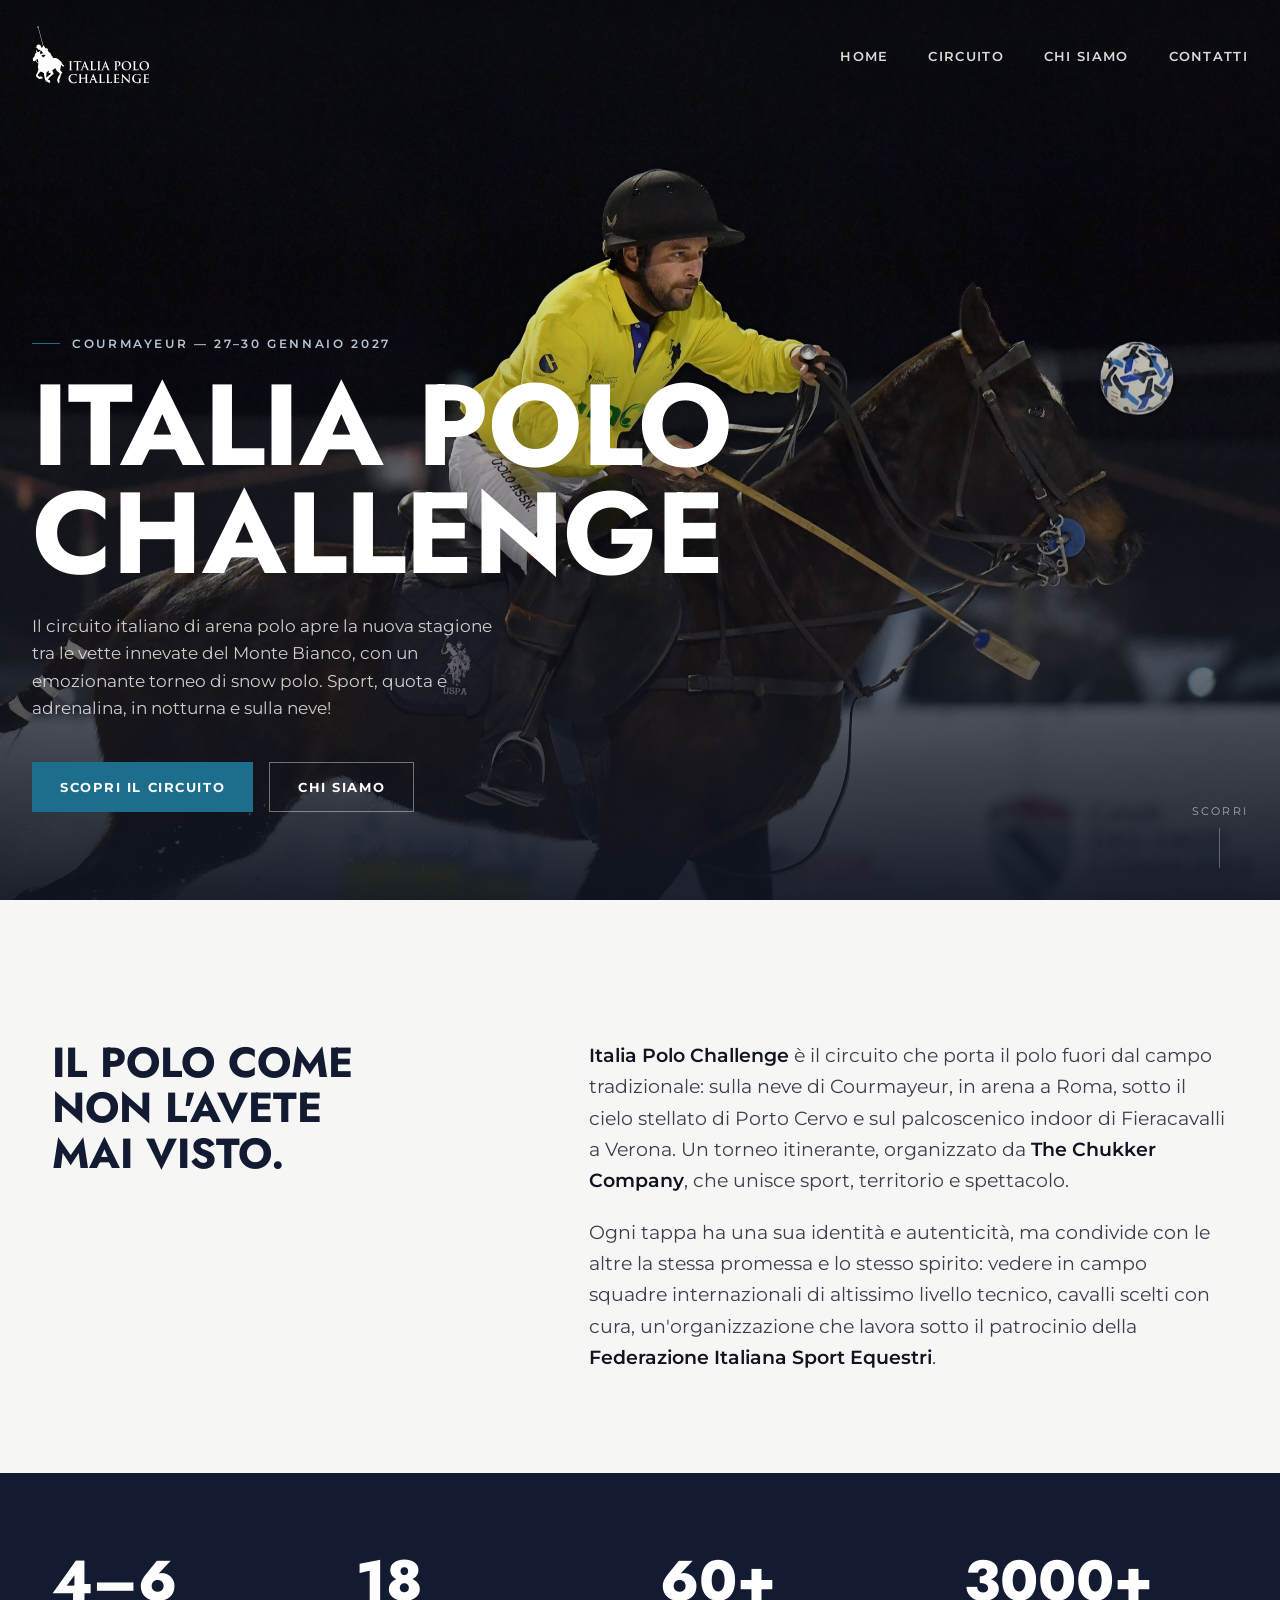
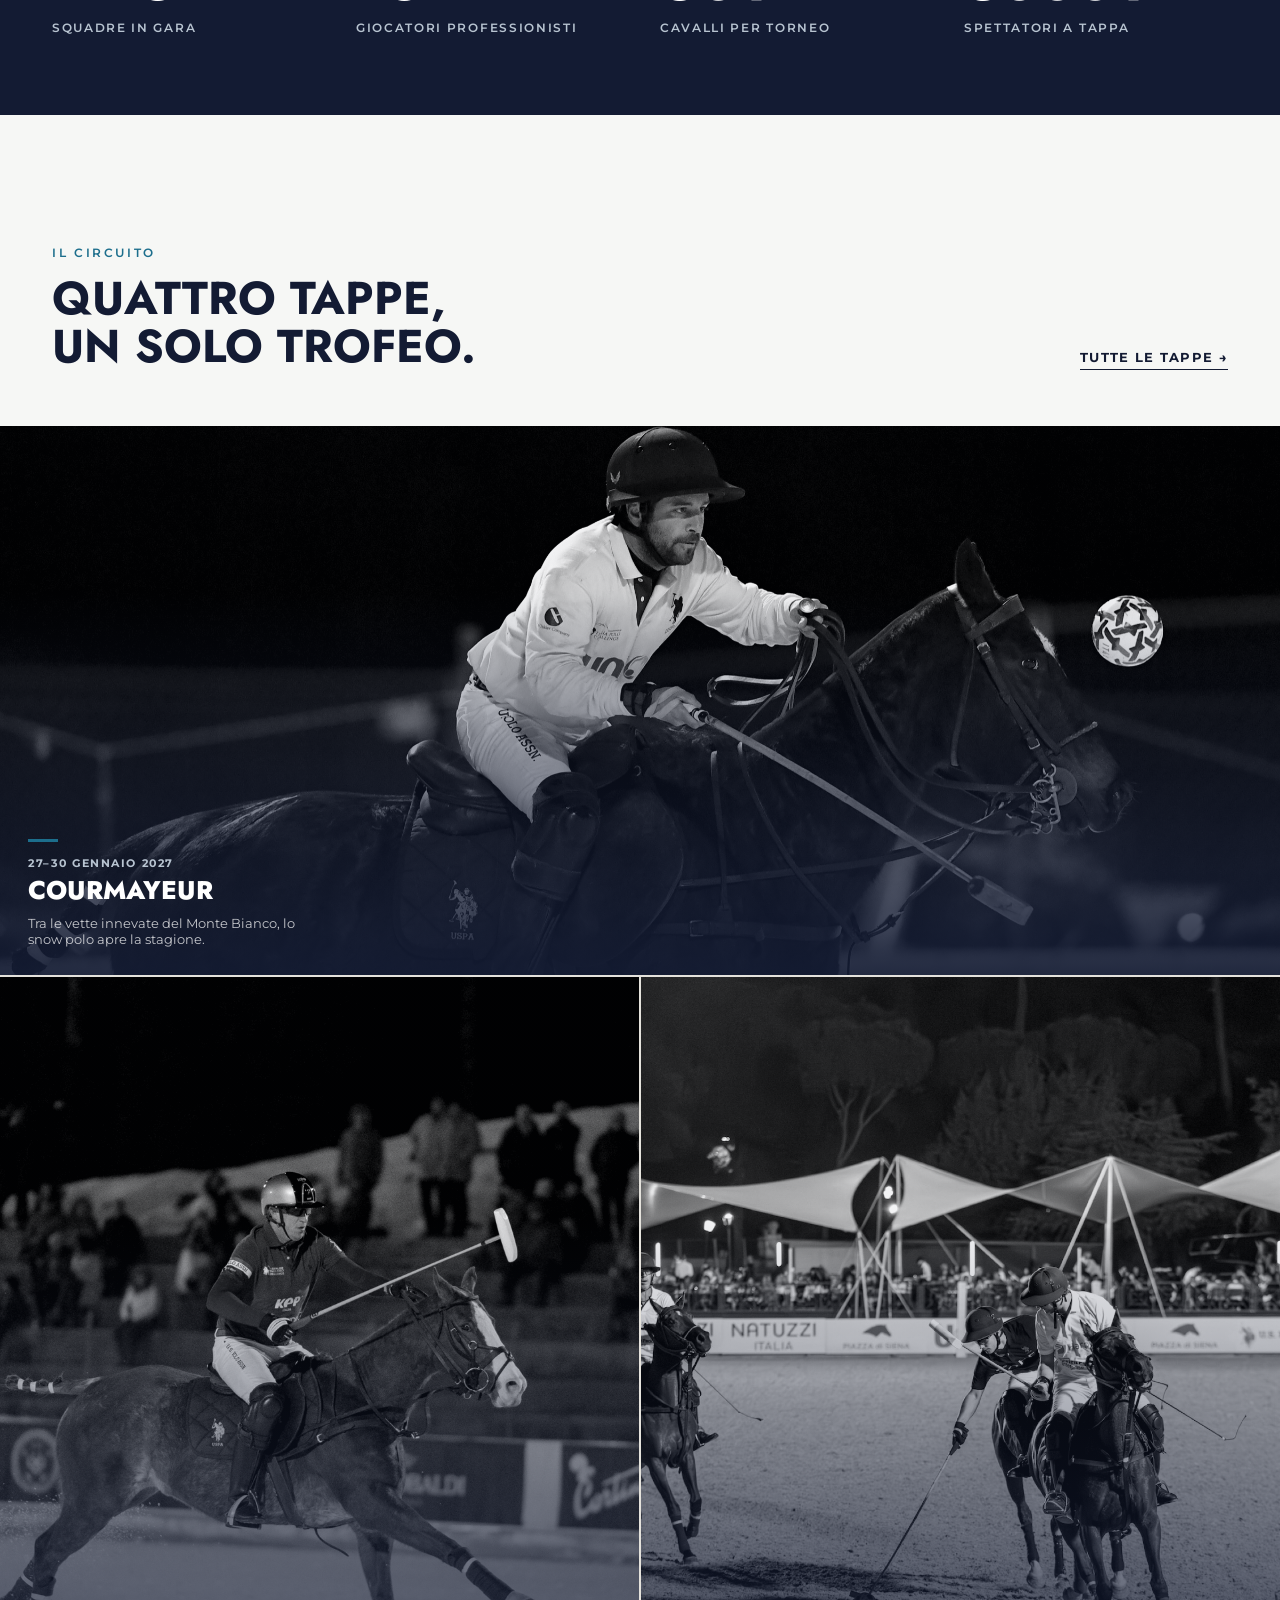
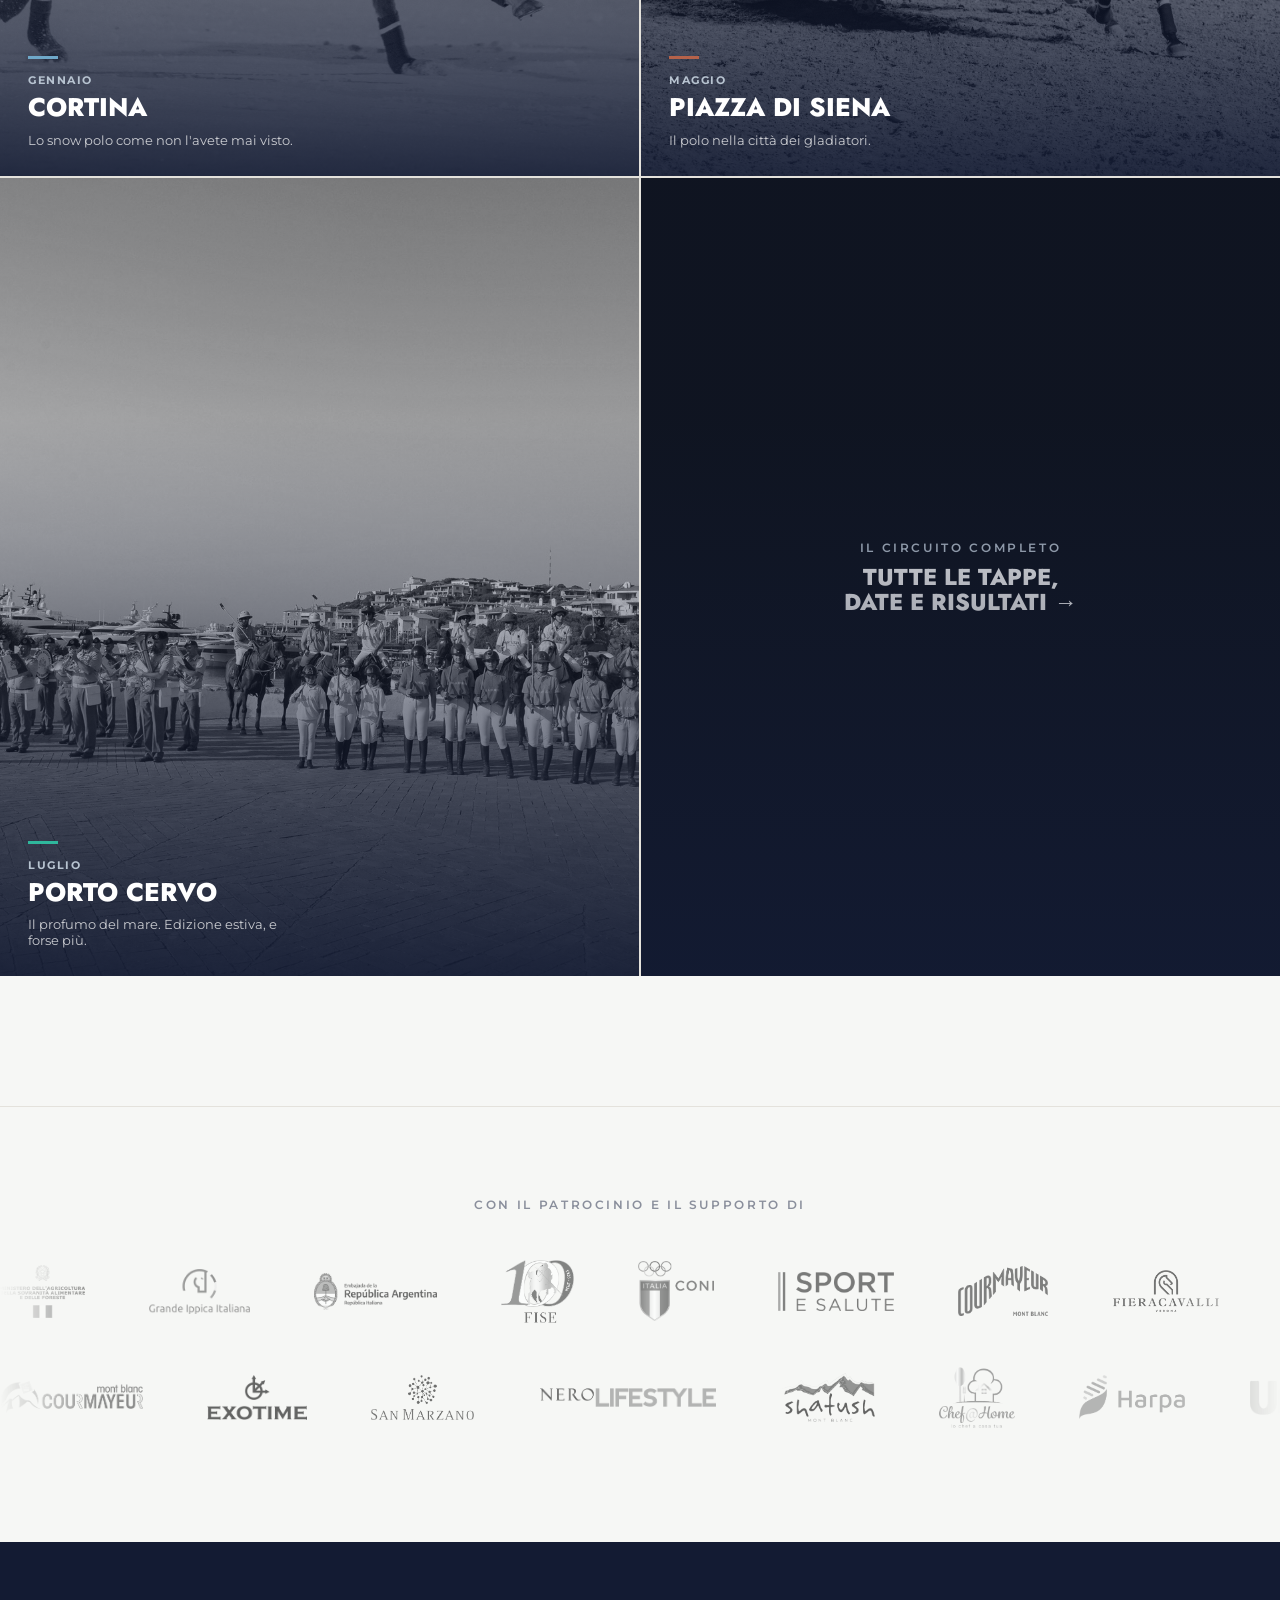
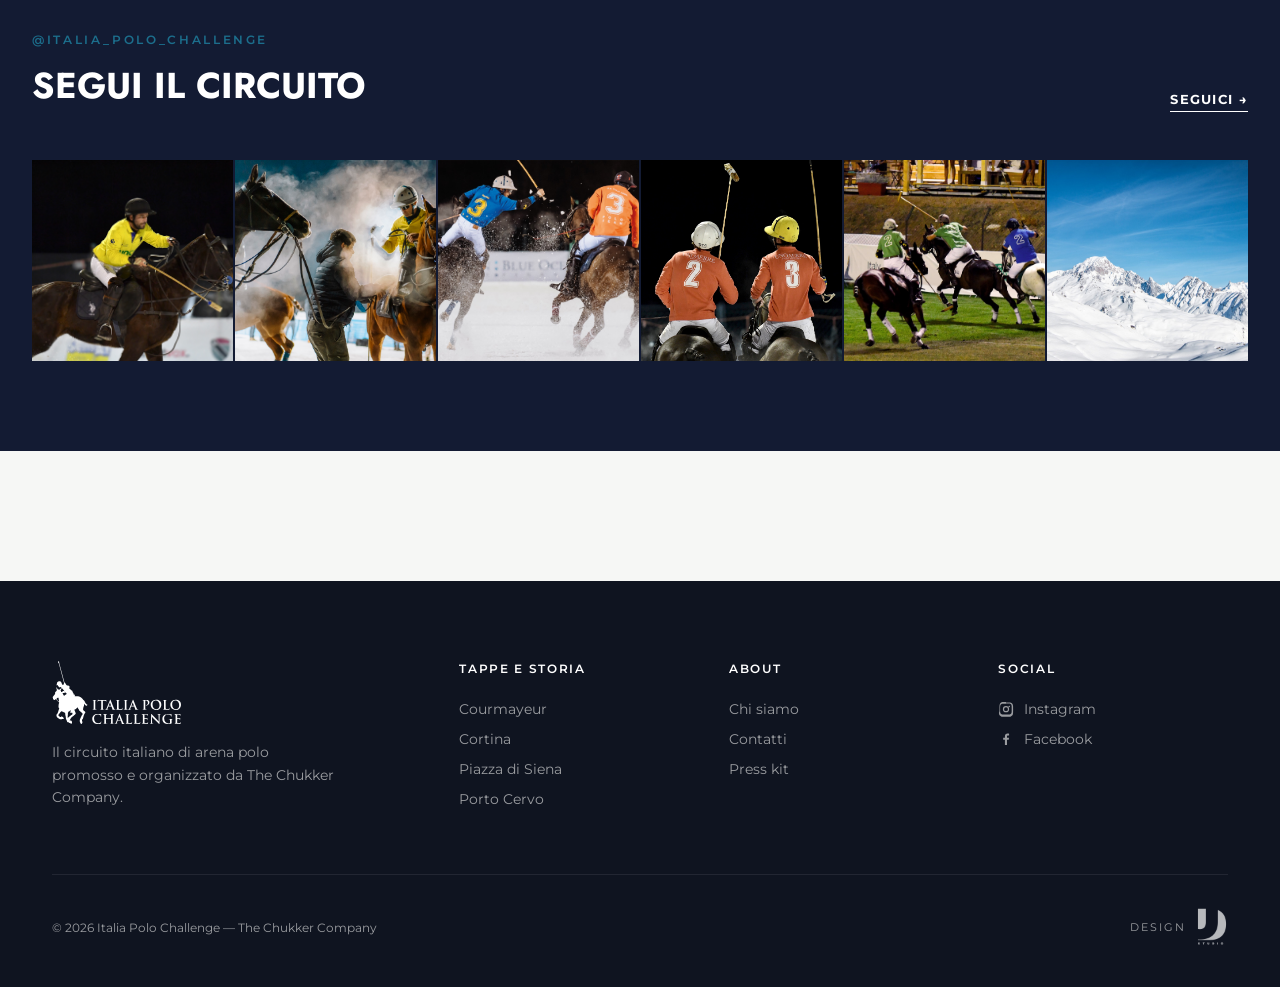
==== index.html @ 5709ffea "Testi aggiornati dal cliente, Porto Cervo staccato, footer riallineato - Home: hero, manifesto, foot" ====
<!DOCTYPE html>
<html lang="it">
<head>
<meta charset="UTF-8">
<meta name="viewport" content="width=device-width, initial-scale=1.0">
<title>Italia Polo Challenge — Il circuito italiano di polo</title>
<meta name="description" content="Italia Polo Challenge: il circuito italiano di polo e snow polo. Courmayeur, Cortina, Piazza di Siena, Porto Cervo. 27–30 gennaio 2027.">
<link rel="preconnect" href="https://fonts.googleapis.com">
<link rel="preconnect" href="https://fonts.gstatic.com" crossorigin>
<link href="https://fonts.googleapis.com/css2?family=Jost:wght@600;700;800&family=Montserrat:wght@400;500;600;700&display=swap" rel="stylesheet">
<style>
  :root {
    --snow: #F6F7F5;
    --ink: #0F1420;
    --navy: #131B33;
    --navy-soft: #1B2542;
    --petrol: #1C6E8C;
    --mist: #B8C4D1;
    --font-display: 'Jost', sans-serif;
    --font-h1: 'Jost', sans-serif;
    --font-body: 'Montserrat', -apple-system, sans-serif;
  }
  * { margin: 0; padding: 0; box-sizing: border-box; }
  html { scroll-behavior: smooth; }
  body {
    background: var(--snow);
    color: var(--ink);
    font-family: var(--font-body);
    -webkit-font-smoothing: antialiased;
    overflow-x: hidden;
  }
  img { display: block; max-width: 100%; }
  a { color: inherit; }
  .container { max-width: 1240px; margin: 0 auto; padding: 0 32px; }
  .eyebrow {
    font-family: var(--font-body);
    font-weight: 600;
    font-size: 12px;
    letter-spacing: 0.22em;
    text-transform: uppercase;
  }

  /* ---------- Header ---------- */
  .site-header {
    position: fixed; top: 0; left: 0; right: 0; z-index: 100;
    display: flex; align-items: center; justify-content: space-between;
    padding: 26px 32px;
    background: transparent;
    transition: background 0.4s ease, padding 0.4s ease, box-shadow 0.4s ease;
  }
  .site-header.scrolled {
    background: rgba(19, 27, 51, 0.92);
    backdrop-filter: saturate(180%) blur(14px);
    padding: 16px 32px;
    box-shadow: 0 1px 0 rgba(255,255,255,0.06);
  }
  .brand {
    font-family: var(--font-display);
    font-weight: 800;
    font-size: 16px;
    letter-spacing: 0.04em;
    text-transform: uppercase;
    color: #fff;
    text-decoration: none;
    line-height: 1;
  }
  .brand span { color: var(--petrol); }
  .nav-links {
    display: flex; gap: 40px; list-style: none;
  }
  .nav-links a {
    font-size: 13px; font-weight: 600; letter-spacing: 0.1em; text-transform: uppercase;
    color: rgba(255,255,255,0.85); text-decoration: none;
    padding-bottom: 4px; border-bottom: 1px solid transparent;
    transition: border-color 0.25s ease, color 0.25s ease;
  }
  .nav-links a:hover { color: #fff; border-color: var(--petrol); }
  .nav-hamburger { color: #fff; }

  /* ---------- Hero ---------- */
  .hero {
    position: relative;
    min-height: 100svh;
    display: flex; align-items: flex-end;
    background: var(--navy);
    overflow: hidden;
  }
  .hero-media { position: absolute; inset: 0; }
  .hero-media img, .hero-media video {
    width: 100%; height: 100%; object-fit: cover; object-position: 60% 35%;
    transform: scale(1.06);
    animation: heroZoom 16s ease-out forwards;
  }
  .hero-media video { position: absolute; inset: 0; }
  @keyframes heroZoom { to { transform: scale(1); } }
  .hero-media::after {
    content: '';
    position: absolute; inset: 0;
    background: linear-gradient(180deg, rgba(15,20,32,0.35) 0%, rgba(15,20,32,0.15) 30%, rgba(15,20,32,0.55) 68%, rgba(15,20,32,0.94) 100%);
  }
  .hero-content {
    position: relative; z-index: 2;
    width: 100%;
    padding: 0 32px 88px;
    color: #fff;
  }
  .hero-eyebrow {
    color: var(--mist);
    display: flex; align-items: center; gap: 12px; margin-bottom: 20px;
  }
  .hero-eyebrow::before {
    content: ''; width: 28px; height: 1px; background: var(--petrol);
  }
  .hero h1 {
    font-family: var(--font-h1);
    font-weight: 700;
    text-transform: uppercase;
    font-size: clamp(48px, 9vw, 128px);
    line-height: 0.94;
    letter-spacing: -0.01em;
    max-width: 1000px;
  }
  .hero-sub {
    margin-top: 26px;
    max-width: 480px;
    font-size: 17px;
    line-height: 1.6;
    color: rgba(246,247,245,0.82);
    font-weight: 400;
  }
  .hero-actions { display: flex; gap: 16px; margin-top: 40px; flex-wrap: wrap; }
  .btn {
    display: inline-flex; align-items: center; gap: 10px;
    font-size: 13px; font-weight: 700; letter-spacing: 0.12em; text-transform: uppercase;
    padding: 16px 28px;
    text-decoration: none;
    border-radius: 0;
    transition: transform 0.25s ease, background 0.25s ease, color 0.25s ease, border-color 0.25s ease;
  }
  .btn-primary { background: var(--petrol); color: #fff; }
  .btn-primary:hover { background: #21809f; transform: translateY(-2px); }
  .btn-outline { border: 1px solid rgba(255,255,255,0.4); color: #fff; }
  .btn-outline:hover { border-color: #fff; transform: translateY(-2px); }

  .scroll-cue {
    position: absolute; bottom: 32px; right: 32px; z-index: 2;
    color: rgba(246,247,245,0.6);
    font-size: 11px; letter-spacing: 0.2em; text-transform: uppercase;
    display: flex; flex-direction: column; align-items: center; gap: 10px;
  }
  .scroll-cue::after {
    content: ''; width: 1px; height: 40px; background: rgba(255,255,255,0.3);
    animation: scrollLine 2s ease-in-out infinite;
  }
  @keyframes scrollLine { 0%,100% { transform: scaleY(1); opacity: 0.6; } 50% { transform: scaleY(0.4); opacity: 1; } }

  /* ---------- Manifesto ---------- */
  .manifesto {
    padding: 140px 0 100px;
  }
  .manifesto-grid {
    display: grid; grid-template-columns: 1fr 1.4fr; gap: 80px; align-items: start;
  }
  .manifesto h2 {
    font-family: var(--font-display);
    font-weight: 700;
    text-transform: uppercase;
    font-size: clamp(28px, 3.4vw, 42px);
    line-height: 1.08;
    color: var(--navy);
  }
  .manifesto-body p {
    font-size: 19px; line-height: 1.65; color: #3a3f4d; font-weight: 400;
  }
  .manifesto-body p + p { margin-top: 20px; }
  .manifesto-body strong { color: var(--ink); font-weight: 600; }

  /* ---------- Stats ---------- */
  .stats {
    background: var(--navy);
    padding: 80px 0;
  }
  .stats-grid {
    display: grid; grid-template-columns: repeat(4, 1fr); gap: 40px;
  }
  .stat-num {
    font-family: var(--font-display);
    font-weight: 800;
    font-size: clamp(36px, 4.4vw, 60px);
    color: #fff;
    line-height: 1;
  }
  .stat-label {
    margin-top: 10px;
    font-size: 12px; letter-spacing: 0.14em; text-transform: uppercase;
    color: var(--mist); font-weight: 600;
  }

  /* ---------- Circuito teaser ---------- */
  .circuito {
    padding: 130px 0;
  }
  .section-head {
    display: flex; justify-content: space-between; align-items: flex-end;
    margin-bottom: 56px; gap: 24px; flex-wrap: wrap;
  }
  .section-head h2 {
    font-family: var(--font-display);
    font-weight: 700;
    text-transform: uppercase;
    font-size: clamp(28px, 3.6vw, 46px);
    color: var(--navy);
    line-height: 1.05;
  }
  .section-head .eyebrow { color: var(--petrol); margin-bottom: 14px; display: block; }
  .link-more {
    font-size: 13px; font-weight: 700; letter-spacing: 0.1em; text-transform: uppercase;
    text-decoration: none; color: var(--navy);
    display: inline-flex; align-items: center; gap: 8px;
    border-bottom: 1px solid var(--navy); padding-bottom: 4px;
  }

  .tappe-grid {
    display: grid; grid-template-columns: repeat(2, 1fr); gap: 2px;
    background: var(--hairline, #e4e2dc);
  }
  .tappa-card {
    position: relative; background: var(--navy); overflow: hidden;
    aspect-ratio: 4/5; text-decoration: none; color: #fff;
    display: flex; flex-direction: column; justify-content: flex-end;
  }
  .tappa-card.featured { grid-column: span 2; aspect-ratio: 21/9; }
  .tappa-card.cta-tile {
    align-items: center; justify-content: center; text-align: center;
    background: var(--ink); padding: 32px;
  }
  .tappa-card.cta-tile:hover { background: var(--petrol); }
  .tappa-card.cta-tile .tappa-name { font-size: clamp(18px, 1.8vw, 24px); }
  .tappa-card.cta-tile .eyebrow { color: var(--mist); margin-bottom: 10px; }
  .tappa-card img {
    position: absolute; inset: 0; width: 100%; height: 100%; object-fit: cover;
    filter: grayscale(1) contrast(1.05);
    transition: filter 0.6s ease, transform 0.8s cubic-bezier(0.16,1,0.3,1);
  }
  .tappa-card:hover img { filter: grayscale(0); transform: scale(1.05); }
  .tappa-card::after {
    content: '';
    position: absolute; inset: 0;
    background: linear-gradient(180deg, rgba(19,27,51,0.05) 30%, rgba(19,27,51,0.92) 100%);
    z-index: 1;
  }
  .tappa-body { position: relative; z-index: 2; padding: 28px; }
  .tappa-accent {
    width: 30px; height: 3px; margin-bottom: 14px;
    background: var(--accent, var(--petrol));
  }
  .tappa-date {
    font-size: 11px; font-weight: 700; letter-spacing: 0.14em; text-transform: uppercase;
    color: var(--mist); margin-bottom: 8px;
  }
  .tappa-name {
    font-family: var(--font-display); font-weight: 800; text-transform: uppercase;
    font-size: clamp(20px, 2vw, 28px); line-height: 1.05;
  }
  .tappa-tag { margin-top: 10px; font-size: 13px; color: rgba(255,255,255,0.75); max-width: 30ch; }

  /* ---------- Sponsor ---------- */
  .sponsor { padding: 90px 0 110px; border-top: 1px solid #e4e2dc; }
  .sponsor .eyebrow { color: #8a8f9c; display: block; text-align: center; margin-bottom: 44px; }

  /* ---------- Instagram ---------- */
  .social { background: var(--snow); padding: 0 0 130px; }
  .social-inner {
    background: var(--navy); padding: 90px 32px; overflow: hidden;
  }
  .social-head { max-width: 1240px; margin: 0 auto 48px; display: flex; justify-content: space-between; align-items: flex-end; flex-wrap: wrap; gap: 20px; }
  .social-head h2 { font-family: var(--font-display); font-weight: 700; text-transform: uppercase; color: #fff; font-size: clamp(24px,3vw,36px); }
  .social-head .eyebrow { color: var(--petrol); display: block; margin-bottom: 12px; }
  .social-grid { max-width: 1240px; margin: 0 auto; display: grid; grid-template-columns: repeat(6,1fr); gap: 2px; }
  .social-grid a { position: relative; aspect-ratio: 1; overflow: hidden; }
  .social-grid img { width: 100%; height: 100%; object-fit: cover; transition: transform 0.6s ease, opacity 0.3s ease; }
  .social-grid a:hover img { transform: scale(1.08); opacity: 0.85; }

  /* ---------- Footer ---------- */
  footer { background: var(--ink); color: rgba(246,247,245,0.6); padding: 80px 0 40px; }
  .footer-grid { display: grid; grid-template-columns: 1.6fr 1fr 1fr 1fr; gap: 40px; padding-bottom: 60px; border-bottom: 1px solid rgba(255,255,255,0.08); }
  .footer-brand { font-family: var(--font-display); font-weight: 800; text-transform: uppercase; color: #fff; font-size: 20px; letter-spacing: 0.02em; }
  .footer-brand span { color: var(--petrol); }
  .footer-tag { margin-top: 16px; font-size: 14px; line-height: 1.6; max-width: 32ch; }
  .footer-col h4 { color: #fff; font-size: 12px; letter-spacing: 0.14em; text-transform: uppercase; margin-bottom: 18px; font-weight: 600; }
  .footer-col a { display: block; font-size: 14px; text-decoration: none; color: inherit; padding: 6px 0; transition: color 0.2s ease; }
  .footer-col a:hover { color: #fff; }
  .footer-col a.social-link { display: flex; align-items: center; gap: 10px; }
  .footer-col a.social-link svg { width: 16px; height: 16px; fill: currentColor; flex-shrink: 0; }
  .footer-bottom { display: flex; justify-content: space-between; align-items: center; padding-top: 32px; font-size: 12px; flex-wrap: wrap; gap: 12px; }

  @media (max-width: 900px) {
    .manifesto-grid { grid-template-columns: 1fr; gap: 32px; }
    .stats-grid { grid-template-columns: repeat(2, 1fr); row-gap: 40px; }
    .tappe-grid { grid-template-columns: repeat(2, 1fr); }
    .tappa-card.featured { grid-column: span 2; }
    .social-grid { grid-template-columns: repeat(3, 1fr); }
    .footer-grid { grid-template-columns: 1fr 1fr; row-gap: 40px; }
  }
  @media (max-width: 560px) {
    .hero-content { padding-bottom: 56px; }
    .hero-actions { flex-direction: column; align-items: flex-start; }
    .scroll-cue { display: none; }
    .tappe-grid { grid-template-columns: 1fr; }
    .tappa-card.featured { grid-column: span 1; aspect-ratio: 4/5; }
    .social-grid { grid-template-columns: repeat(2, 1fr); }
    .footer-grid { grid-template-columns: 1fr; }
  }
</style>
<link rel="stylesheet" href="anim.css?v=3">
</head>
<body>

<header class="site-header">
  <a href="index.html" class="brand"><img src="assets/loghi/ipc-white.svg" alt="Italia Polo Challenge"></a>
  <ul class="nav-links">
    <li><a href="index.html">Home</a></li>
    <li><a href="circuito.html">Circuito</a></li>
    <li><a href="chi-siamo.html">Chi Siamo</a></li>
    <li><a href="contatti.html">Contatti</a></li>
  </ul>
  <button class="nav-hamburger" aria-label="Menu"><span></span><span></span><span></span></button>
</header>

<div class="nav-overlay">
  <a href="index.html">Home</a>
  <a href="circuito.html">Circuito</a>
  <a href="chi-siamo.html">Chi Siamo</a>
  <a href="contatti.html">Contatti</a>
</div>

<section class="hero">
  <div class="hero-media">
    <video autoplay muted loop playsinline poster="assets/foto/courmayeur/hero-notturna.jpg">
      <source src="assets/video/hero-courmayeur.mp4" type="video/mp4">
    </video>
  </div>
  <div class="hero-content">
    <div class="hero-eyebrow eyebrow">Courmayeur — 27&ndash;30 Gennaio 2027</div>
    <h1>Italia Polo<br>Challenge</h1>
    <p class="hero-sub">Il circuito italiano di arena polo apre la nuova stagione tra le vette innevate del Monte Bianco, con un emozionante torneo di snow polo. Sport, quota e adrenalina, in notturna e sulla neve!</p>
    <div class="hero-actions">
      <a href="circuito.html" class="btn btn-primary">Scopri il circuito</a>
      <a href="chi-siamo.html" class="btn btn-outline">Chi siamo</a>
    </div>
  </div>
  <div class="scroll-cue">Scorri</div>
</section>

<section class="manifesto" id="manifesto">
  <div class="container manifesto-grid">
    <h2 data-anim>Il polo come<br>non l'avete<br>mai visto.</h2>
    <div class="manifesto-body">
      <p data-anim><strong>Italia Polo Challenge</strong> è il circuito che porta il polo fuori dal campo tradizionale: sulla neve di Courmayeur, in arena a Roma, sotto il cielo stellato di Porto Cervo e sul palcoscenico indoor di Fieracavalli a Verona. Un torneo itinerante, organizzato da <strong>The Chukker Company</strong>, che unisce sport, territorio e spettacolo.</p>
      <p data-anim data-delay="1">Ogni tappa ha una sua identità e autenticità, ma condivide con le altre la stessa promessa e lo stesso spirito: vedere in campo squadre internazionali di altissimo livello tecnico, cavalli scelti con cura, un'organizzazione che lavora sotto il patrocinio della <strong>Federazione Italiana Sport Equestri</strong>.</p>
    </div>
  </div>
</section>

<section class="stats">
  <div class="container stats-grid">
    <div data-anim>
      <div class="stat-num">4&ndash;6</div>
      <div class="stat-label">Squadre in gara</div>
    </div>
    <div data-anim data-delay="1">
      <div class="stat-num">18</div>
      <div class="stat-label">Giocatori professionisti</div>
    </div>
    <div data-anim data-delay="2">
      <div class="stat-num">60+</div>
      <div class="stat-label">Cavalli per torneo</div>
    </div>
    <div data-anim data-delay="3">
      <div class="stat-num">3000+</div>
      <div class="stat-label">Spettatori a tappa</div>
    </div>
  </div>
</section>

<section class="circuito" id="circuito-teaser">
  <div class="container">
    <div class="section-head">
      <div>
        <span class="eyebrow">Il circuito</span>
        <h2 data-anim>Quattro tappe,<br>un solo trofeo.</h2>
      </div>
      <a href="circuito.html" class="link-more">Tutte le tappe →</a>
    </div>
  </div>
  <div class="tappe-grid">
    <a href="circuito.html#courmayeur" class="tappa-card featured" style="--accent:#1C6E8C" data-anim="img">
      <img src="assets/foto/courmayeur/hero-notturna.jpg" alt="Snow polo a Courmayeur">
      <div class="tappa-body">
        <div class="tappa-accent"></div>
        <div class="tappa-date">27&ndash;30 Gennaio 2027</div>
        <div class="tappa-name">Courmayeur</div>
        <p class="tappa-tag">Tra le vette innevate del Monte Bianco, lo snow polo apre la stagione.</p>
      </div>
    </a>
    <a href="circuito.html#cortina" class="tappa-card" style="--accent:#6FA8C9" data-anim="img" data-delay="1">
      <img src="assets/foto/cortina/match-01.jpg" alt="Snow polo a Cortina d'Ampezzo">
      <div class="tappa-body">
        <div class="tappa-accent"></div>
        <div class="tappa-date">Gennaio</div>
        <div class="tappa-name">Cortina</div>
        <p class="tappa-tag">Lo snow polo come non l'avete mai visto.</p>
      </div>
    </a>
    <a href="circuito.html#piazza-di-siena" class="tappa-card" style="--accent:#B5624A" data-anim="img" data-delay="2">
      <img src="assets/foto/piazzadisiena/match-01.jpg" alt="Arena polo a Piazza di Siena, Roma">
      <div class="tappa-body">
        <div class="tappa-accent"></div>
        <div class="tappa-date">Maggio</div>
        <div class="tappa-name">Piazza di Siena</div>
        <p class="tappa-tag">Il polo nella città dei gladiatori.</p>
      </div>
    </a>
    <a href="circuito.html#portocervo" class="tappa-card" style="--accent:#2FB79C" data-anim="img" data-delay="3">
      <img src="assets/foto/portocervo/evento-01.jpg" alt="Arena polo a Porto Cervo">
      <div class="tappa-body">
        <div class="tappa-accent"></div>
        <div class="tappa-date">Luglio</div>
        <div class="tappa-name">Porto Cervo</div>
        <p class="tappa-tag">Il profumo del mare. Edizione estiva, e forse più.</p>
      </div>
    </a>
    <a href="circuito.html" class="tappa-card cta-tile" data-anim data-delay="4">
      <span class="eyebrow">Il circuito completo</span>
      <span class="tappa-name">Tutte le tappe,<br>date e risultati →</span>
    </a>
  </div>
</section>

<section class="sponsor">
  <div class="container">
    <span class="eyebrow">Con il patrocinio e il supporto di</span>
  </div>
  <div class="marquee"><div class="marquee-track"><img src="assets/sponsor/loop/masaf.png" alt="Ministero dell'Agricoltura" width="85" height="54" loading="lazy"><img src="assets/sponsor/loop/grande-ippica-italiana.png" alt="Grande Ippica Italiana" width="101" height="46" loading="lazy"><img src="assets/sponsor/loop/republica-argentina.png" alt="Embajada de la República Argentina" width="123" height="37" loading="lazy"><img src="assets/sponsor/loop/fise.png" alt="FISE" width="73" height="63" loading="lazy"><img src="assets/sponsor/loop/coni.png" alt="CONI" width="76" height="60" loading="lazy"><img src="assets/sponsor/loop/sport-e-salute.png" alt="Sport e Salute" width="116" height="40" loading="lazy"><img src="assets/sponsor/loop/courmayeur.png" alt="Courmayeur Mont Blanc" width="90" height="51" loading="lazy"><img src="assets/sponsor/loop/fieracavalli.png" alt="Fieracavalli Verona" width="108" height="42" loading="lazy"><img src="assets/sponsor/loop/costa-smeralda.png" alt="Costa Smeralda" width="149" height="31" loading="lazy"><img src="assets/sponsor/loop/royal-e-golf.png" alt="Grand Hotel Royal e Golf" width="77" height="60" loading="lazy"><img src="assets/sponsor/loop/ram.png" alt="RAM" width="67" height="68" loading="lazy"><img src="assets/sponsor/loop/kw-auto.png" alt="KW Auto" width="106" height="43" loading="lazy"><img src="assets/sponsor/loop/biauto.png" alt="Biauto Group" width="68" height="68" loading="lazy"><img src="assets/sponsor/loop/schafhof.png" alt="Schafhof Equipe" width="68" height="68" loading="lazy"><img src="assets/sponsor/loop/us-polo-assn.png" alt="U.S. Polo Assn." width="50" height="70" loading="lazy"><img src="assets/sponsor/loop/skyway.png" alt="Skyway Monte Bianco" width="86" height="54" loading="lazy"><img src="assets/sponsor/loop/cave-onze-communes.png" alt="Cave des Onze Communes" width="106" height="43" loading="lazy"><img src="assets/sponsor/loop/cva.png" alt="CVA" width="123" height="37" loading="lazy"><img src="assets/sponsor/loop/bcc-valdostana.png" alt="BCC Valdostana" width="144" height="32" loading="lazy"><img src="assets/sponsor/loop/parlanti.png" alt="Parlanti" width="179" height="26" loading="lazy"><img src="assets/sponsor/loop/goldspan.png" alt="Goldspan" width="73" height="63" loading="lazy"><img src="assets/sponsor/loop/baldi.png" alt="Baldi Firenze" width="113" height="41" loading="lazy"></div><div class="marquee-track" aria-hidden="true"><img src="assets/sponsor/loop/masaf.png" alt="" width="85" height="54" loading="lazy"><img src="assets/sponsor/loop/grande-ippica-italiana.png" alt="" width="101" height="46" loading="lazy"><img src="assets/sponsor/loop/republica-argentina.png" alt="" width="123" height="37" loading="lazy"><img src="assets/sponsor/loop/fise.png" alt="" width="73" height="63" loading="lazy"><img src="assets/sponsor/loop/coni.png" alt="" width="76" height="60" loading="lazy"><img src="assets/sponsor/loop/sport-e-salute.png" alt="" width="116" height="40" loading="lazy"><img src="assets/sponsor/loop/courmayeur.png" alt="" width="90" height="51" loading="lazy"><img src="assets/sponsor/loop/fieracavalli.png" alt="" width="108" height="42" loading="lazy"><img src="assets/sponsor/loop/costa-smeralda.png" alt="" width="149" height="31" loading="lazy"><img src="assets/sponsor/loop/royal-e-golf.png" alt="" width="77" height="60" loading="lazy"><img src="assets/sponsor/loop/ram.png" alt="" width="67" height="68" loading="lazy"><img src="assets/sponsor/loop/kw-auto.png" alt="" width="106" height="43" loading="lazy"><img src="assets/sponsor/loop/biauto.png" alt="" width="68" height="68" loading="lazy"><img src="assets/sponsor/loop/schafhof.png" alt="" width="68" height="68" loading="lazy"><img src="assets/sponsor/loop/us-polo-assn.png" alt="" width="50" height="70" loading="lazy"><img src="assets/sponsor/loop/skyway.png" alt="" width="86" height="54" loading="lazy"><img src="assets/sponsor/loop/cave-onze-communes.png" alt="" width="106" height="43" loading="lazy"><img src="assets/sponsor/loop/cva.png" alt="" width="123" height="37" loading="lazy"><img src="assets/sponsor/loop/bcc-valdostana.png" alt="" width="144" height="32" loading="lazy"><img src="assets/sponsor/loop/parlanti.png" alt="" width="179" height="26" loading="lazy"><img src="assets/sponsor/loop/goldspan.png" alt="" width="73" height="63" loading="lazy"><img src="assets/sponsor/loop/baldi.png" alt="" width="113" height="41" loading="lazy"></div></div>
    <div class="marquee marquee--reverse"><div class="marquee-track"><img src="assets/sponsor/loop/courmayeur-mont-blanc-funivie.png" alt="Courmayeur Mont Blanc" width="143" height="32" loading="lazy"><img src="assets/sponsor/loop/exotime.png" alt="Exotime" width="100" height="46" loading="lazy"><img src="assets/sponsor/loop/san-marzano.png" alt="San Marzano" width="103" height="45" loading="lazy"><img src="assets/sponsor/loop/nero-lifestyle.png" alt="Nero Lifestyle" width="180" height="19" loading="lazy"><img src="assets/sponsor/loop/shatush.png" alt="Shatush Mont Blanc" width="93" height="49" loading="lazy"><img src="assets/sponsor/loop/chef-at-home.png" alt="Chef@Home" width="76" height="61" loading="lazy"><img src="assets/sponsor/loop/harpa.png" alt="Harpa" width="106" height="44" loading="lazy"><img src="assets/sponsor/loop/union.png" alt="Union" width="131" height="35" loading="lazy"><img src="assets/sponsor/loop/fope.png" alt="FOPE" width="143" height="32" loading="lazy"><img src="assets/sponsor/loop/salotto-42.png" alt="Salotto 42" width="150" height="31" loading="lazy"><img src="assets/sponsor/loop/dambrogeria.png" alt="Dambrogeria" width="38" height="70" loading="lazy"><img src="assets/sponsor/loop/microlino.png" alt="Microlino" width="161" height="29" loading="lazy"><img src="assets/sponsor/loop/via-condotti.png" alt="Associazione Via Condotti" width="72" height="64" loading="lazy"><img src="assets/sponsor/loop/bottega-conticelli.png" alt="Bottega Conticelli" width="68" height="68" loading="lazy"><img src="assets/sponsor/loop/san-baylon.png" alt="San Baylon" width="73" height="63" loading="lazy"><img src="assets/sponsor/loop/palazzo-ripetta.png" alt="Palazzo Ripetta" width="100" height="46" loading="lazy"><img src="assets/sponsor/loop/semar.png" alt="Semar" width="98" height="47" loading="lazy"><img src="assets/sponsor/loop/officina-della-medaglia.png" alt="Officina della Medaglia" width="113" height="41" loading="lazy"><img src="assets/sponsor/loop/bindi.png" alt="Bindi Pratopronto Nord" width="68" height="68" loading="lazy"><img src="assets/sponsor/loop/hpe.png" alt="Hewlett Packard Enterprise" width="106" height="44" loading="lazy"><img src="assets/sponsor/loop/veeam.png" alt="Veeam" width="124" height="37" loading="lazy"><img src="assets/sponsor/loop/la-fija.png" alt="La Fija Polo Club" width="113" height="41" loading="lazy"></div><div class="marquee-track" aria-hidden="true"><img src="assets/sponsor/loop/courmayeur-mont-blanc-funivie.png" alt="" width="143" height="32" loading="lazy"><img src="assets/sponsor/loop/exotime.png" alt="" width="100" height="46" loading="lazy"><img src="assets/sponsor/loop/san-marzano.png" alt="" width="103" height="45" loading="lazy"><img src="assets/sponsor/loop/nero-lifestyle.png" alt="" width="180" height="19" loading="lazy"><img src="assets/sponsor/loop/shatush.png" alt="" width="93" height="49" loading="lazy"><img src="assets/sponsor/loop/chef-at-home.png" alt="" width="76" height="61" loading="lazy"><img src="assets/sponsor/loop/harpa.png" alt="" width="106" height="44" loading="lazy"><img src="assets/sponsor/loop/union.png" alt="" width="131" height="35" loading="lazy"><img src="assets/sponsor/loop/fope.png" alt="" width="143" height="32" loading="lazy"><img src="assets/sponsor/loop/salotto-42.png" alt="" width="150" height="31" loading="lazy"><img src="assets/sponsor/loop/dambrogeria.png" alt="" width="38" height="70" loading="lazy"><img src="assets/sponsor/loop/microlino.png" alt="" width="161" height="29" loading="lazy"><img src="assets/sponsor/loop/via-condotti.png" alt="" width="72" height="64" loading="lazy"><img src="assets/sponsor/loop/bottega-conticelli.png" alt="" width="68" height="68" loading="lazy"><img src="assets/sponsor/loop/san-baylon.png" alt="" width="73" height="63" loading="lazy"><img src="assets/sponsor/loop/palazzo-ripetta.png" alt="" width="100" height="46" loading="lazy"><img src="assets/sponsor/loop/semar.png" alt="" width="98" height="47" loading="lazy"><img src="assets/sponsor/loop/officina-della-medaglia.png" alt="" width="113" height="41" loading="lazy"><img src="assets/sponsor/loop/bindi.png" alt="" width="68" height="68" loading="lazy"><img src="assets/sponsor/loop/hpe.png" alt="" width="106" height="44" loading="lazy"><img src="assets/sponsor/loop/veeam.png" alt="" width="124" height="37" loading="lazy"><img src="assets/sponsor/loop/la-fija.png" alt="" width="113" height="41" loading="lazy"></div></div>
</section>

<section class="social" id="social">
  <div class="social-inner">
    <div class="social-head">
      <div>
        <span class="eyebrow">@italia_polo_challenge</span>
        <h2>Segui il circuito</h2>
      </div>
      <a href="https://www.instagram.com/italia_polo_challenge/" class="link-more" style="color:#fff;border-color:#fff" target="_blank" rel="noopener">Seguici →</a>
    </div>
    <div class="social-grid">
      <a href="https://www.instagram.com/italia_polo_challenge/" target="_blank" rel="noopener" data-anim="img"><img src="assets/foto/courmayeur/hero-notturna.jpg" alt=""></a>
      <a href="https://www.instagram.com/italia_polo_challenge/" target="_blank" rel="noopener" data-anim="img" data-delay="1"><img src="assets/foto/courmayeur/backstage-01.jpg" alt=""></a>
      <a href="https://www.instagram.com/italia_polo_challenge/" target="_blank" rel="noopener" data-anim="img" data-delay="2"><img src="assets/foto/fieracavalli/action-01.jpg" alt=""></a>
      <a href="https://www.instagram.com/italia_polo_challenge/" target="_blank" rel="noopener" data-anim="img" data-delay="3"><img src="assets/foto/courmayeur/backstage-02.jpg" alt=""></a>
      <a href="https://www.instagram.com/italia_polo_challenge/" target="_blank" rel="noopener" data-anim="img" data-delay="4"><img src="assets/foto/fieracavalli/action-03.jpg" alt=""></a>
      <a href="https://www.instagram.com/italia_polo_challenge/" target="_blank" rel="noopener" data-anim="img" data-delay="5"><img src="assets/foto/courmayeur/montblanc.jpg" alt=""></a>
    </div>
  </div>
</section>

<footer id="footer">
  <div class="container">
    <div class="footer-grid">
      <div>
        <a href="index.html" class="footer-brand"><img src="assets/loghi/ipc-white.svg" alt="Italia Polo Challenge"></a>
        <p class="footer-tag">Il circuito italiano di arena polo promosso e organizzato da The Chukker Company.</p>
      </div>
      <div class="footer-col">
        <h4>Tappe e storia</h4>
        <a href="circuito.html#courmayeur">Courmayeur</a>
        <a href="circuito.html#cortina">Cortina</a>
        <a href="circuito.html#piazza-di-siena">Piazza di Siena</a>
        <a href="circuito.html#portocervo">Porto Cervo</a>
      </div>
      <div class="footer-col">
        <h4>About</h4>
        <a href="chi-siamo.html">Chi siamo</a>
        <a href="contatti.html">Contatti</a>
        <a href="contatti.html">Press kit</a>
      </div>
      <div class="footer-col">
        <h4>Social</h4>
        <a href="https://www.instagram.com/italia_polo_challenge/" class="social-link" target="_blank" rel="noopener">
          <svg viewBox="0 0 24 24" aria-hidden="true"><path d="M12 2.2c3.2 0 3.58.01 4.85.07 1.17.05 1.97.24 2.43.4a4.9 4.9 0 0 1 1.77 1.15 4.9 4.9 0 0 1 1.15 1.77c.16.46.35 1.26.4 2.43.06 1.27.07 1.65.07 4.85s-.01 3.58-.07 4.85c-.05 1.17-.24 1.97-.4 2.43a4.9 4.9 0 0 1-1.15 1.77 4.9 4.9 0 0 1-1.77 1.15c-.46.16-1.26.35-2.43.4-1.27.06-1.65.07-4.85.07s-3.58-.01-4.85-.07c-1.17-.05-1.97-.24-2.43-.4a4.9 4.9 0 0 1-1.77-1.15 4.9 4.9 0 0 1-1.15-1.77c-.16-.46-.35-1.26-.4-2.43C2.21 15.58 2.2 15.2 2.2 12s.01-3.58.07-4.85c.05-1.17.24-1.97.4-2.43a4.9 4.9 0 0 1 1.15-1.77A4.9 4.9 0 0 1 5.59 1.8c.46-.16 1.26-.35 2.43-.4C9.29 1.34 9.67 1.33 12 1.33Zm0 1.8c-3.16 0-3.5.01-4.74.07-.96.04-1.48.2-1.82.34-.46.18-.79.39-1.13.73-.34.34-.55.67-.73 1.13-.14.34-.3.86-.34 1.82C3.18 8.83 3.17 9.17 3.17 12s.01 3.17.07 4.11c.04.96.2 1.48.34 1.82.18.46.39.79.73 1.13.34.34.67.55 1.13.73.34.14.86.3 1.82.34C8.5 20.19 8.84 20.2 12 20.2s3.5-.01 4.44-.07c.96-.04 1.48-.2 1.82-.34.46-.18.79-.39 1.13-.73.34-.34.55-.67.73-1.13.14-.34.3-.86.34-1.82.06-.94.07-1.28.07-4.11s-.01-3.17-.07-4.11c-.04-.96-.2-1.48-.34-1.82a3.06 3.06 0 0 0-.73-1.13 3.06 3.06 0 0 0-1.13-.73c-.34-.14-.86-.3-1.82-.34C15.5 3.81 15.16 3.8 12 3.8Zm0 3.5a4.7 4.7 0 1 1 0 9.4 4.7 4.7 0 0 1 0-9.4Zm0 1.8a2.9 2.9 0 1 0 0 5.8 2.9 2.9 0 0 0 0-5.8Zm4.88-2.02a1.1 1.1 0 1 1 0 2.2 1.1 1.1 0 0 1 0-2.2Z"/></svg>
          Instagram
        </a>
        <a href="https://www.facebook.com/ItaliaPoloChallenge/" class="social-link" target="_blank" rel="noopener">
          <svg viewBox="0 0 24 24" aria-hidden="true"><path d="M13.5 21v-7.8h2.62l.39-3.04h-3.01V8.2c0-.88.24-1.48 1.5-1.48h1.61V4c-.28-.04-1.23-.12-2.34-.12-2.32 0-3.9 1.42-3.9 4.02v2.26H7.75v3.04h2.62V21h3.13Z"/></svg>
          Facebook
        </a>
      </div>
    </div>
    <div class="footer-bottom">
      <span>© 2026 Italia Polo Challenge — The Chukker Company</span>
      <a class="jd-credit" href="https://juridabiankov.com/" target="_blank" rel="noopener"><span>Design</span><img src="assets/loghi/jd-studio-white.png" alt="JD Studio"></a>
    </div>
  </div>
</footer>

<script src="anim.js?v=1"></script>
</body>
</html>
---- anim.css ----
/* Italia Polo Challenge — animation system (scroll reveal + nav) */

[data-anim] {
  opacity: 0;
  transform: translateY(28px);
  transition: opacity 0.8s cubic-bezier(0.16, 1, 0.3, 1), transform 0.8s cubic-bezier(0.16, 1, 0.3, 1);
}
[data-anim].in {
  opacity: 1;
  transform: translateY(0);
}
[data-anim="img"] {
  transform: scale(1.04) translateY(20px);
}
[data-anim="img"].in {
  transform: scale(1) translateY(0);
}
[data-delay="1"] { transition-delay: 0.07s; }
[data-delay="2"] { transition-delay: 0.14s; }
[data-delay="3"] { transition-delay: 0.21s; }
[data-delay="4"] { transition-delay: 0.28s; }
[data-delay="5"] { transition-delay: 0.35s; }
[data-delay="6"] { transition-delay: 0.42s; }

@media (prefers-reduced-motion: reduce) {
  [data-anim] {
    opacity: 1;
    transform: none;
    transition: none;
  }
}

/* Mobile nav overlay */
.nav-overlay {
  position: fixed;
  inset: 0;
  background: #131B33;
  z-index: 200;
  display: flex;
  flex-direction: column;
  justify-content: center;
  align-items: flex-start;
  padding: 32px;
  transform: translateY(-100%);
  transition: transform 0.5s cubic-bezier(0.16, 1, 0.3, 1);
}
.nav-overlay.open {
  transform: translateY(0);
}
.nav-overlay a {
  color: #F6F7F5;
  font-family: var(--font-display, 'Archivo Expanded'), sans-serif;
  font-weight: 700;
  text-transform: uppercase;
  font-size: clamp(28px, 8vw, 40px);
  letter-spacing: 0.02em;
  text-decoration: none;
  padding: 12px 0;
  border-bottom: 1px solid rgba(246, 247, 245, 0.12);
  width: 100%;
}
.nav-hamburger {
  display: none;
  flex-direction: column;
  gap: 5px;
  width: 28px;
  cursor: pointer;
  z-index: 201;
  background: none;
  border: none;
  padding: 8px;
}
.nav-hamburger span {
  display: block;
  height: 2px;
  width: 100%;
  background: currentColor;
  transition: transform 0.3s ease, opacity 0.3s ease;
}
.nav-hamburger.open span:nth-child(1) { transform: translateY(7px) rotate(45deg); }
.nav-hamburger.open span:nth-child(2) { opacity: 0; }
.nav-hamburger.open span:nth-child(3) { transform: translateY(-7px) rotate(-45deg); }

@media (max-width: 860px) {
  .nav-hamburger { display: flex; }
  .nav-links { display: none; }
}

/* ---------- Logo IPC (header + footer) ---------- */
.brand img { display: block; height: 58px; width: auto; }
.footer-brand img { display: block; height: 64px; width: auto; }
.footer-id { display: flex; align-items: center; gap: 20px; }
.footer-logo { display: block; height: 46px; width: auto; }
.footer-id span { padding: 6px 0 6px 20px; margin-top: 12px; border-left: 1px solid rgba(255,255,255,0.18); }
.footer-id ~ .jd-credit { margin-top: 12px; }

/* ---------- Credito JD Studio ---------- */
.jd-credit { display: inline-flex; align-items: center; gap: 10px; color: rgba(246,247,245,0.6); text-decoration: none; font-size: 11px; letter-spacing: 0.18em; text-transform: uppercase; transition: color 0.3s ease; }
.jd-credit img { display: block; height: 40px; width: auto; opacity: 0.7; transition: opacity 0.3s ease; }
.jd-credit:hover { color: #fff; }
.jd-credit:hover img { opacity: 1; }

/* ---------- Loghi sponsor in loop ---------- */
.marquee { display: flex; overflow: hidden; gap: 0; -webkit-mask-image: linear-gradient(90deg, transparent, #000 8%, #000 92%, transparent); mask-image: linear-gradient(90deg, transparent, #000 8%, #000 92%, transparent); }
.marquee + .marquee { margin-top: 36px; }
.marquee-track { display: flex; align-items: center; flex-shrink: 0; gap: 64px; padding-right: 64px; animation: marquee 70s linear infinite; }
.marquee--reverse .marquee-track { animation-direction: reverse; }
.marquee:hover .marquee-track { animation-play-state: paused; }
.marquee-track img { flex-shrink: 0; object-fit: contain; filter: grayscale(1) opacity(0.6); transition: filter 0.3s ease; }
.marquee-track img:hover { filter: grayscale(0) opacity(1); }
@keyframes marquee { from { transform: translateX(0); } to { transform: translateX(-100%); } }
@media (max-width: 700px) {
  .marquee-track { gap: 40px; padding-right: 40px; animation-duration: 50s; }
  .brand img { height: 44px; }
}
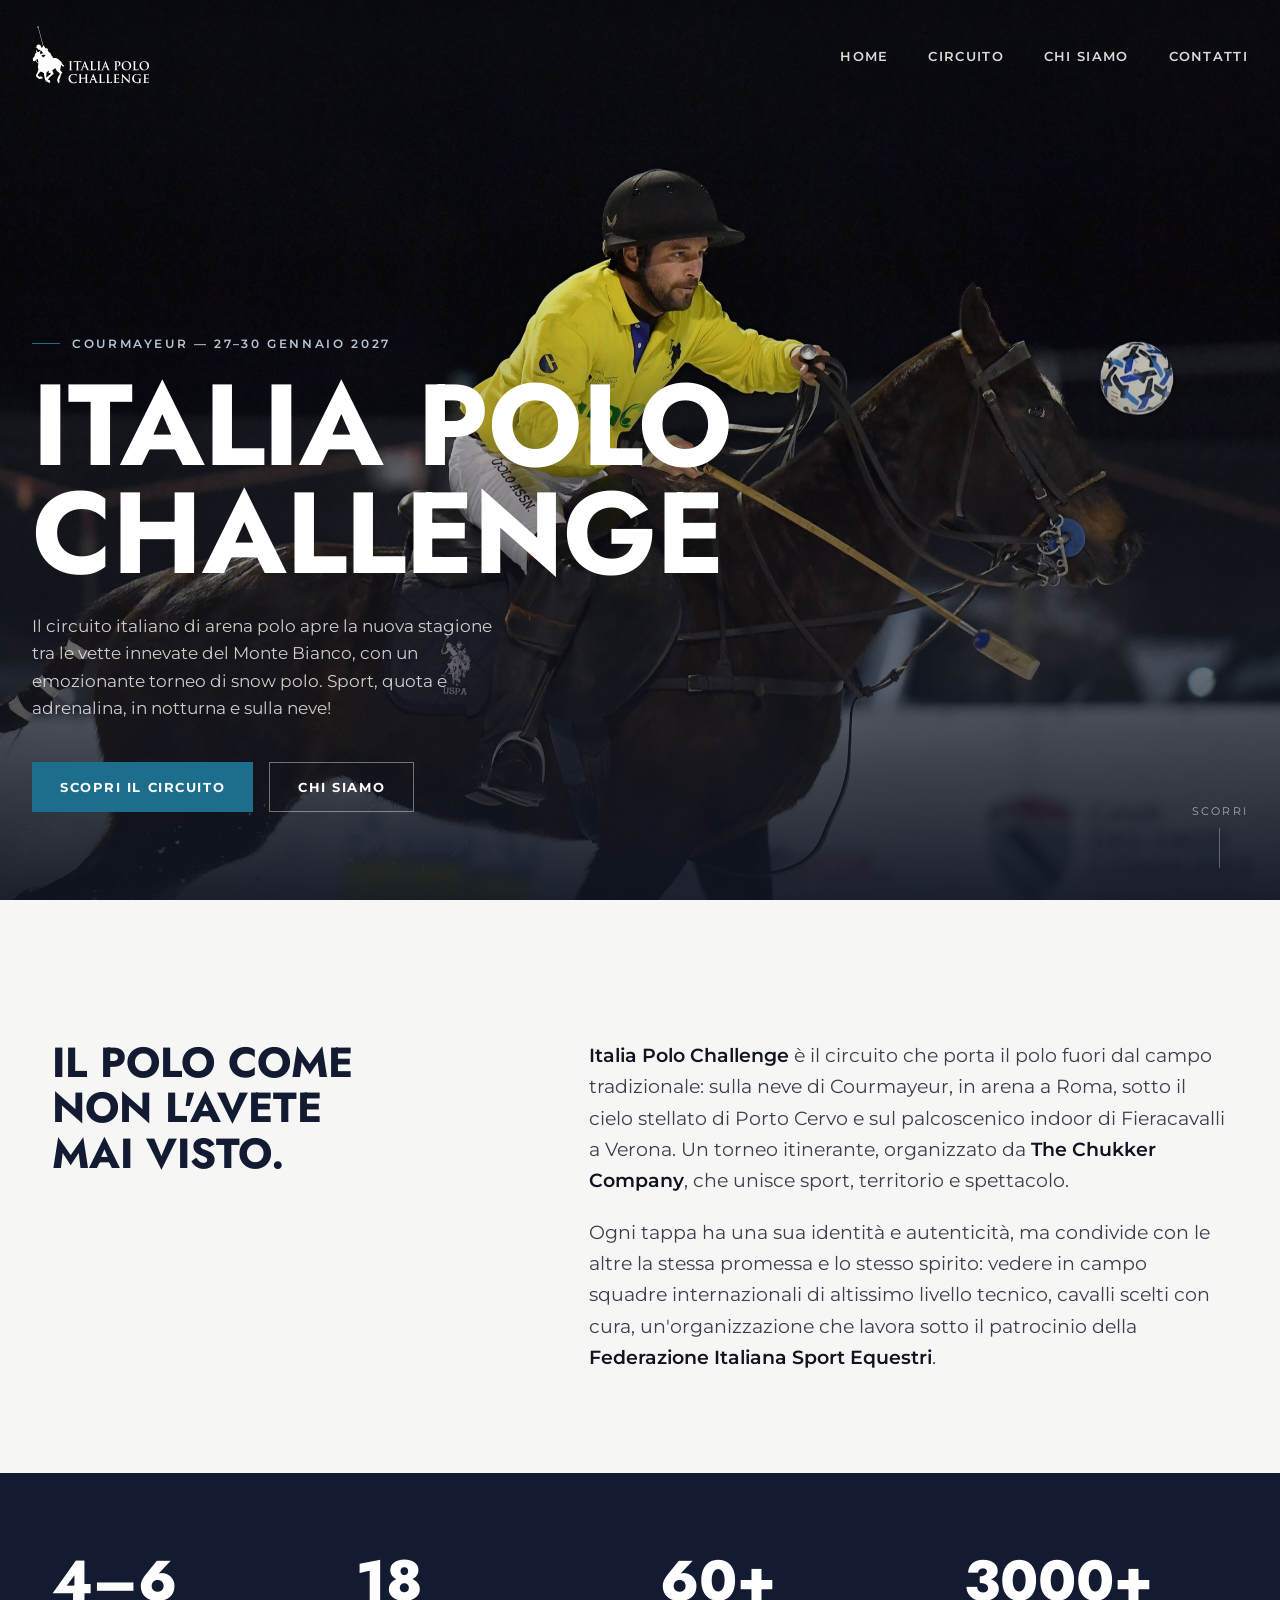
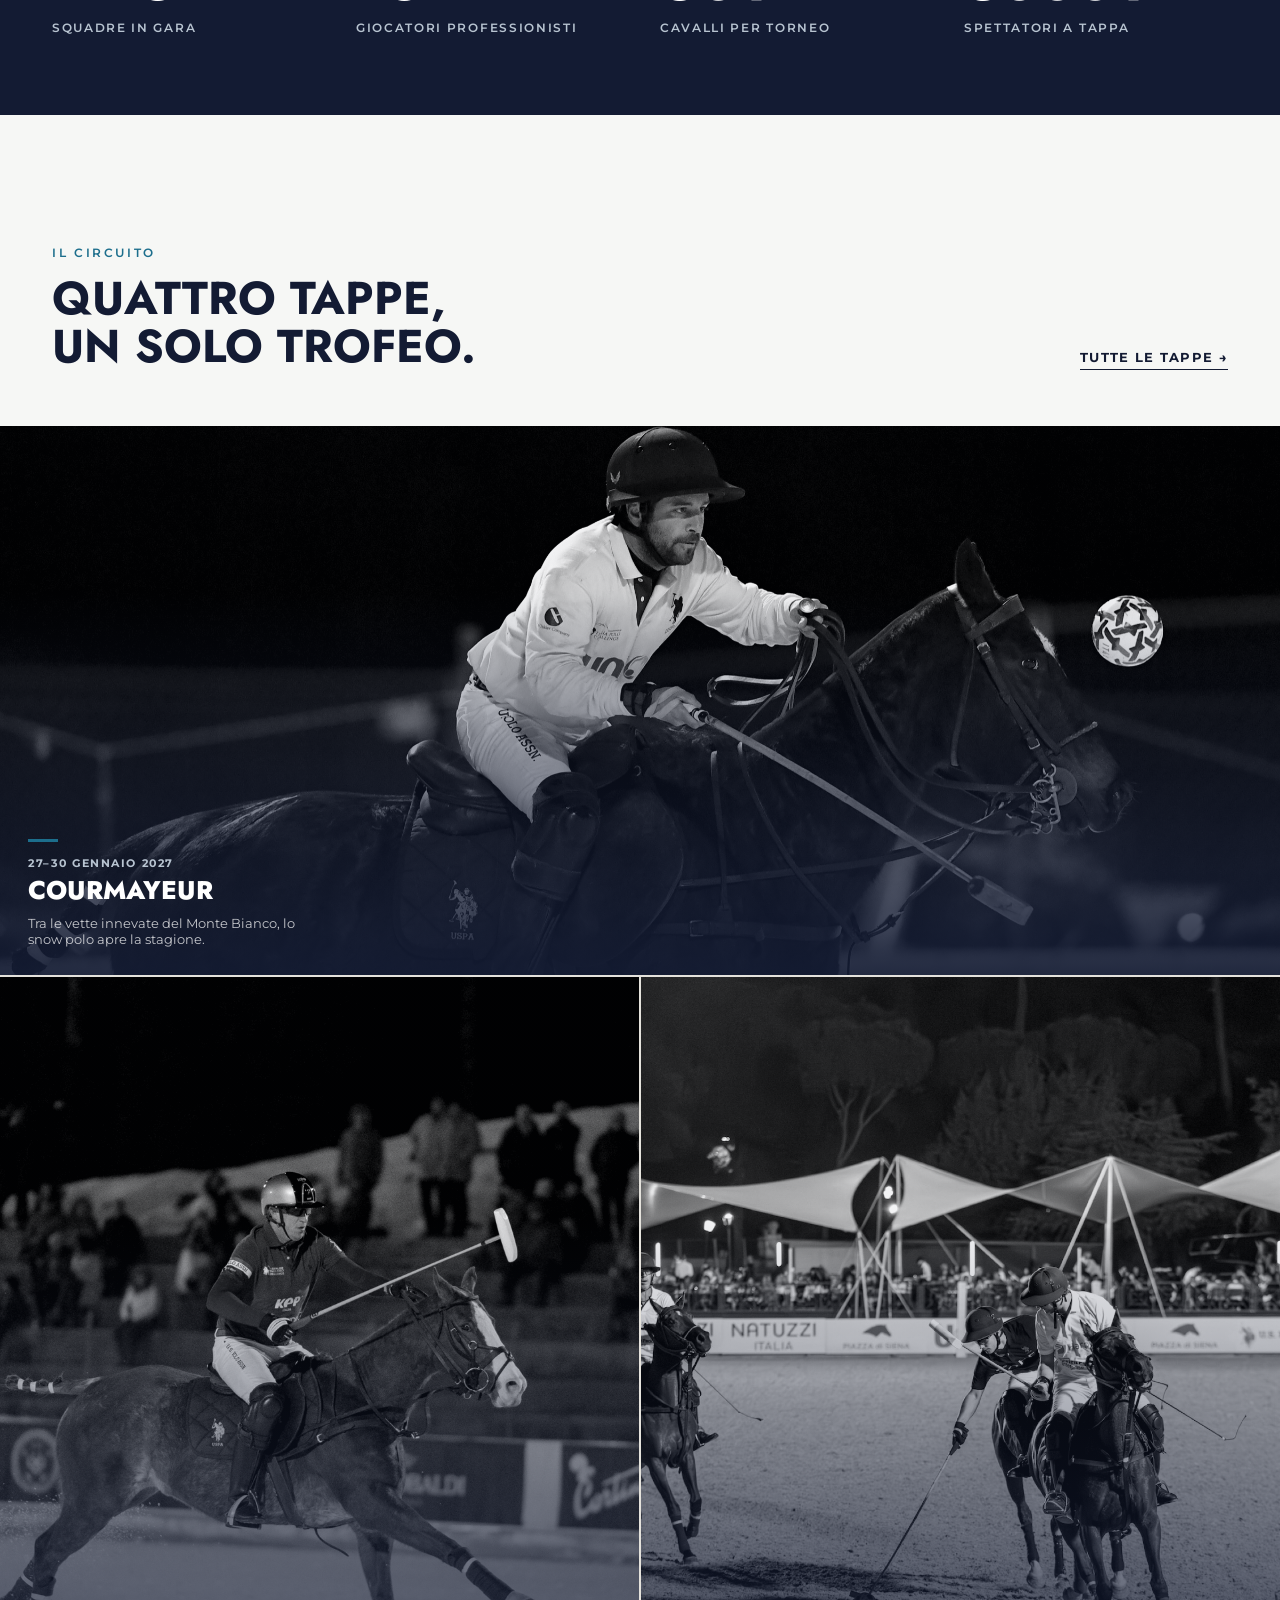
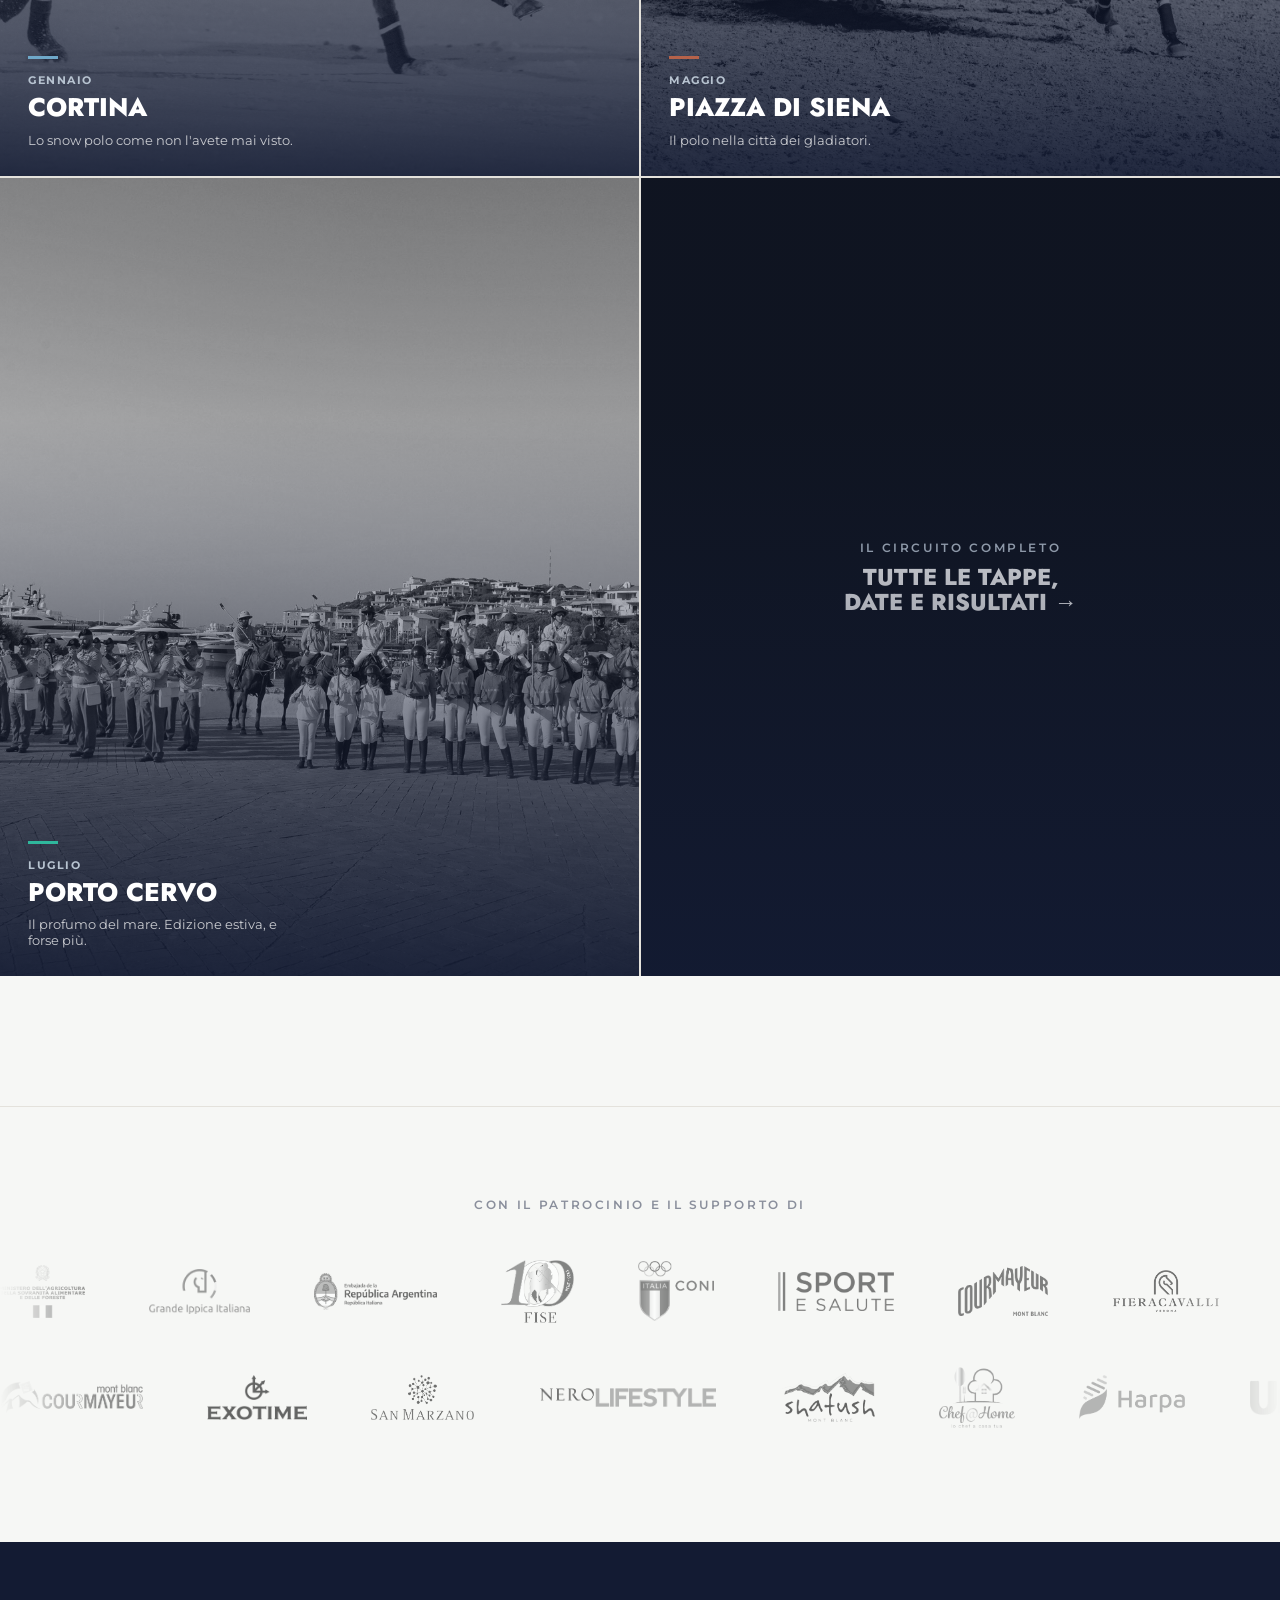
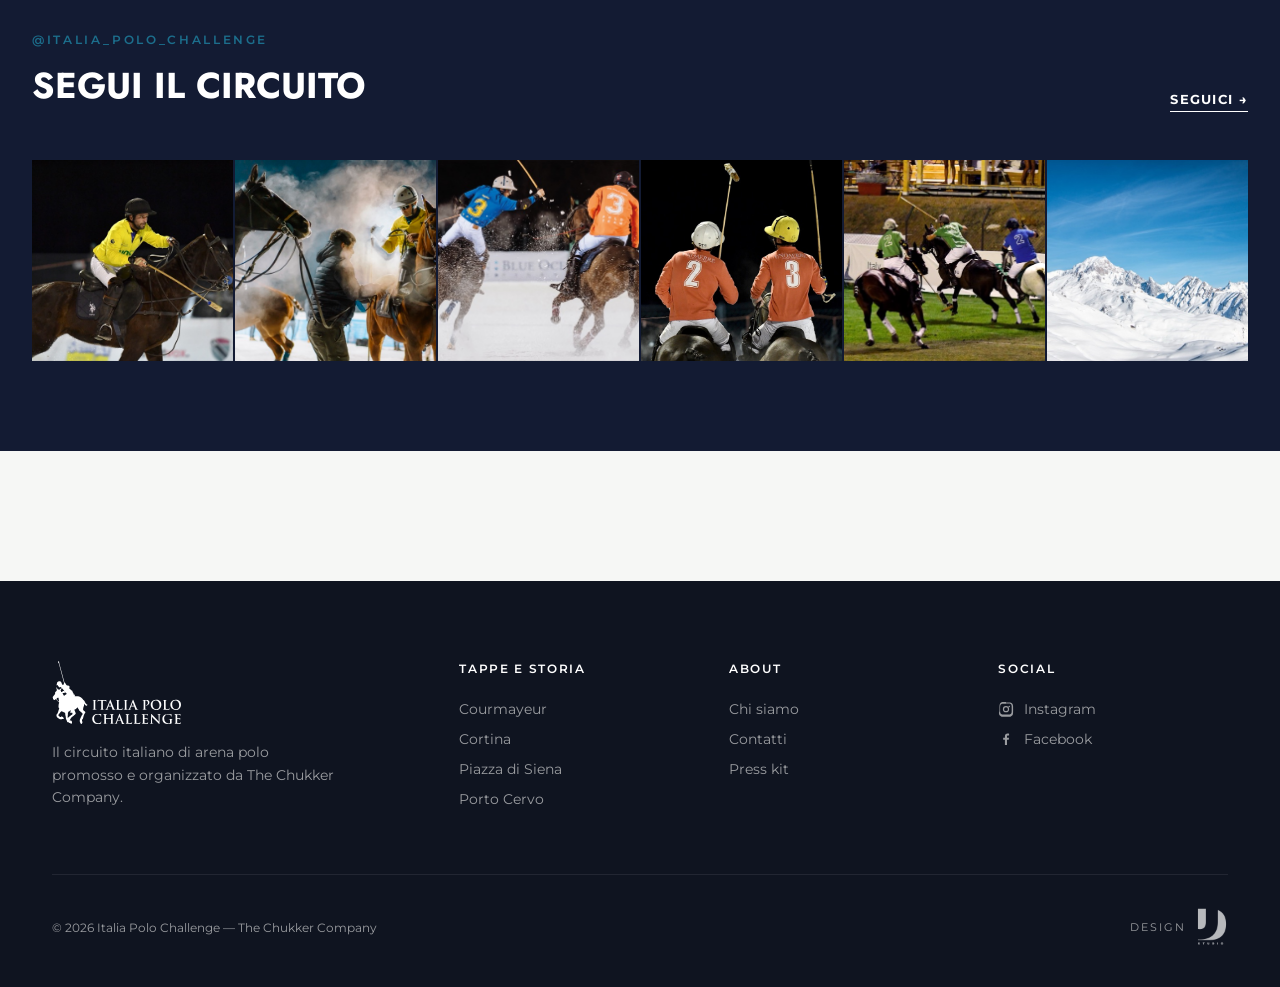
==== commit a5552731: "Sezione Prossima tappa (Fieracavalli Verona) sotto l'hero, miniature griglia social Co-Authored-By: " ====
--- a/index.html
+++ b/index.html
@@ -155,6 +155,23 @@
   @keyframes scrollLine { 0%,100% { transform: scaleY(1); opacity: 0.6; } 50% { transform: scaleY(0.4); opacity: 1; } }
 
   /* ---------- Manifesto ---------- */
+  /* ---------- Prossima tappa (aggiornare a ogni torneo) ---------- */
+  .next { background: #fff; padding: 110px 0; --accent: #A8895E; }
+  .next-grid { display: grid; grid-template-columns: 1.15fr 1fr; gap: 72px; align-items: center; }
+  .next-visual img { width: 100%; height: auto; mix-blend-mode: multiply; }
+  .next-copy .eyebrow { color: var(--accent); display: flex; align-items: center; gap: 12px; margin-bottom: 22px; }
+  .next-copy .eyebrow::before { content: ''; width: 28px; height: 1px; background: currentColor; }
+  .next-status { margin-left: 4px; padding: 4px 10px; background: var(--accent); color: #fff; font-size: 10px; letter-spacing: 0.16em; }
+  .next-status:empty { display: none; }
+  .next-copy h2 { font-family: var(--font-display); font-weight: 800; text-transform: uppercase; font-size: clamp(40px, 5vw, 68px); line-height: 0.95; color: var(--navy); }
+  .next-city { margin-top: 10px; font-size: 14px; font-weight: 600; letter-spacing: 0.6em; text-transform: uppercase; color: var(--navy); }
+  .next-dates { margin-top: 32px; padding-top: 24px; border-top: 3px solid var(--accent); width: fit-content; font-family: var(--font-display); font-weight: 700; font-size: clamp(22px, 2.2vw, 28px); text-transform: uppercase; color: var(--navy); }
+  .next-place { margin-top: 8px; font-size: 12px; font-weight: 600; letter-spacing: 0.14em; text-transform: uppercase; color: #6b7080; }
+  .next-copy p.next-text { margin-top: 28px; max-width: 44ch; font-size: 16px; line-height: 1.7; color: #3a3f4d; }
+  .next-actions { margin-top: 36px; display: flex; gap: 14px; flex-wrap: wrap; }
+  .btn-dark-outline { border: 1px solid rgba(19,27,51,0.35); color: var(--navy); }
+  .btn-dark-outline:hover { border-color: var(--navy); transform: translateY(-2px); }
+
   .manifesto {
     padding: 140px 0 100px;
   }
@@ -295,6 +312,8 @@
   .footer-bottom { display: flex; justify-content: space-between; align-items: center; padding-top: 32px; font-size: 12px; flex-wrap: wrap; gap: 12px; }
 
   @media (max-width: 900px) {
+    .next { padding: 72px 0; }
+    .next-grid { grid-template-columns: 1fr; gap: 40px; }
     .manifesto-grid { grid-template-columns: 1fr; gap: 32px; }
     .stats-grid { grid-template-columns: repeat(2, 1fr); row-gap: 40px; }
     .tappe-grid { grid-template-columns: repeat(2, 1fr); }
@@ -352,6 +371,40 @@
   <div class="scroll-cue">Scorri</div>
 </section>
 
+<!-- PROSSIMA TAPPA — da aggiornare a ogni torneo: immagine, testi, date (anche data-start/data-end) e --accent -->
+<section class="next" id="prossima-tappa" data-start="2026-11-05" data-end="2026-11-08">
+  <div class="container next-grid">
+    <div class="next-visual" data-anim="img">
+      <img src="assets/foto/fieracavalli/ipc-fieracavalli-2026.jpg" alt="Italia Polo Challenge a Fieracavalli Verona" width="1584" height="1096" loading="lazy">
+    </div>
+    <div class="next-copy">
+      <div class="eyebrow" data-anim>Prossima tappa <span class="next-status"></span></div>
+      <h2 data-anim>Fieracavalli</h2>
+      <div class="next-city" data-anim>Verona</div>
+      <div class="next-dates" data-anim data-delay="1">5&ndash;8 Novembre 2026</div>
+      <div class="next-place" data-anim data-delay="1">Fieracavalli Verona &mdash; Viale del Lavoro, 37135</div>
+      <p class="next-text" data-anim data-delay="2">L'arena polo dell'Italia Polo Challenge arriva sul palcoscenico indoor di Fieracavalli: quattro giorni di match, cavalli e spettacolo nel cuore di Veronafiere.</p>
+      <div class="next-actions" data-anim data-delay="3">
+        <a href="contatti.html" class="btn btn-primary">Info e hospitality</a>
+        <a href="https://www.fieracavalli.it/" class="btn btn-dark-outline" target="_blank" rel="noopener">Sito Fieracavalli</a>
+      </div>
+    </div>
+  </div>
+</section>
+<script>
+  // Etichetta automatica: "Tra N giorni" prima del torneo, "In corso" durante, sezione nascosta dopo la fine
+  (() => {
+    const sec = document.getElementById('prossima-tappa');
+    const day = 864e5, now = new Date(); now.setHours(0, 0, 0, 0);
+    const start = new Date(sec.dataset.start + 'T00:00'), end = new Date(sec.dataset.end + 'T00:00');
+    const label = sec.querySelector('.next-status');
+    if (now > end) { sec.hidden = true; return; }
+    if (now >= start) { label.textContent = 'In corso'; return; }
+    const n = Math.round((start - now) / day);
+    label.textContent = n === 1 ? 'Domani' : 'Tra ' + n + ' giorni';
+  })();
+</script>
+
 <section class="manifesto" id="manifesto">
   <div class="container manifesto-grid">
     <h2 data-anim>Il polo come<br>non l'avete<br>mai visto.</h2>
@@ -455,12 +508,12 @@
       <a href="https://www.instagram.com/italia_polo_challenge/" class="link-more" style="color:#fff;border-color:#fff" target="_blank" rel="noopener">Seguici →</a>
     </div>
     <div class="social-grid">
-      <a href="https://www.instagram.com/italia_polo_challenge/" target="_blank" rel="noopener" data-anim="img"><img src="assets/foto/courmayeur/hero-notturna.jpg" alt=""></a>
-      <a href="https://www.instagram.com/italia_polo_challenge/" target="_blank" rel="noopener" data-anim="img" data-delay="1"><img src="assets/foto/courmayeur/backstage-01.jpg" alt=""></a>
-      <a href="https://www.instagram.com/italia_polo_challenge/" target="_blank" rel="noopener" data-anim="img" data-delay="2"><img src="assets/foto/fieracavalli/action-01.jpg" alt=""></a>
-      <a href="https://www.instagram.com/italia_polo_challenge/" target="_blank" rel="noopener" data-anim="img" data-delay="3"><img src="assets/foto/courmayeur/backstage-02.jpg" alt=""></a>
-      <a href="https://www.instagram.com/italia_polo_challenge/" target="_blank" rel="noopener" data-anim="img" data-delay="4"><img src="assets/foto/fieracavalli/action-03.jpg" alt=""></a>
-      <a href="https://www.instagram.com/italia_polo_challenge/" target="_blank" rel="noopener" data-anim="img" data-delay="5"><img src="assets/foto/courmayeur/montblanc.jpg" alt=""></a>
+      <a href="https://www.instagram.com/italia_polo_challenge/" target="_blank" rel="noopener" data-anim="img"><img src="assets/foto/social/hero-notturna.jpg" loading="lazy" alt=""></a>
+      <a href="https://www.instagram.com/italia_polo_challenge/" target="_blank" rel="noopener" data-anim="img" data-delay="1"><img src="assets/foto/social/backstage-01.jpg" loading="lazy" alt=""></a>
+      <a href="https://www.instagram.com/italia_polo_challenge/" target="_blank" rel="noopener" data-anim="img" data-delay="2"><img src="assets/foto/social/action-01.jpg" loading="lazy" alt=""></a>
+      <a href="https://www.instagram.com/italia_polo_challenge/" target="_blank" rel="noopener" data-anim="img" data-delay="3"><img src="assets/foto/social/backstage-02.jpg" loading="lazy" alt=""></a>
+      <a href="https://www.instagram.com/italia_polo_challenge/" target="_blank" rel="noopener" data-anim="img" data-delay="4"><img src="assets/foto/social/action-03.jpg" loading="lazy" alt=""></a>
+      <a href="https://www.instagram.com/italia_polo_challenge/" target="_blank" rel="noopener" data-anim="img" data-delay="5"><img src="assets/foto/social/montblanc.jpg" loading="lazy" alt=""></a>
     </div>
   </div>
 </section>
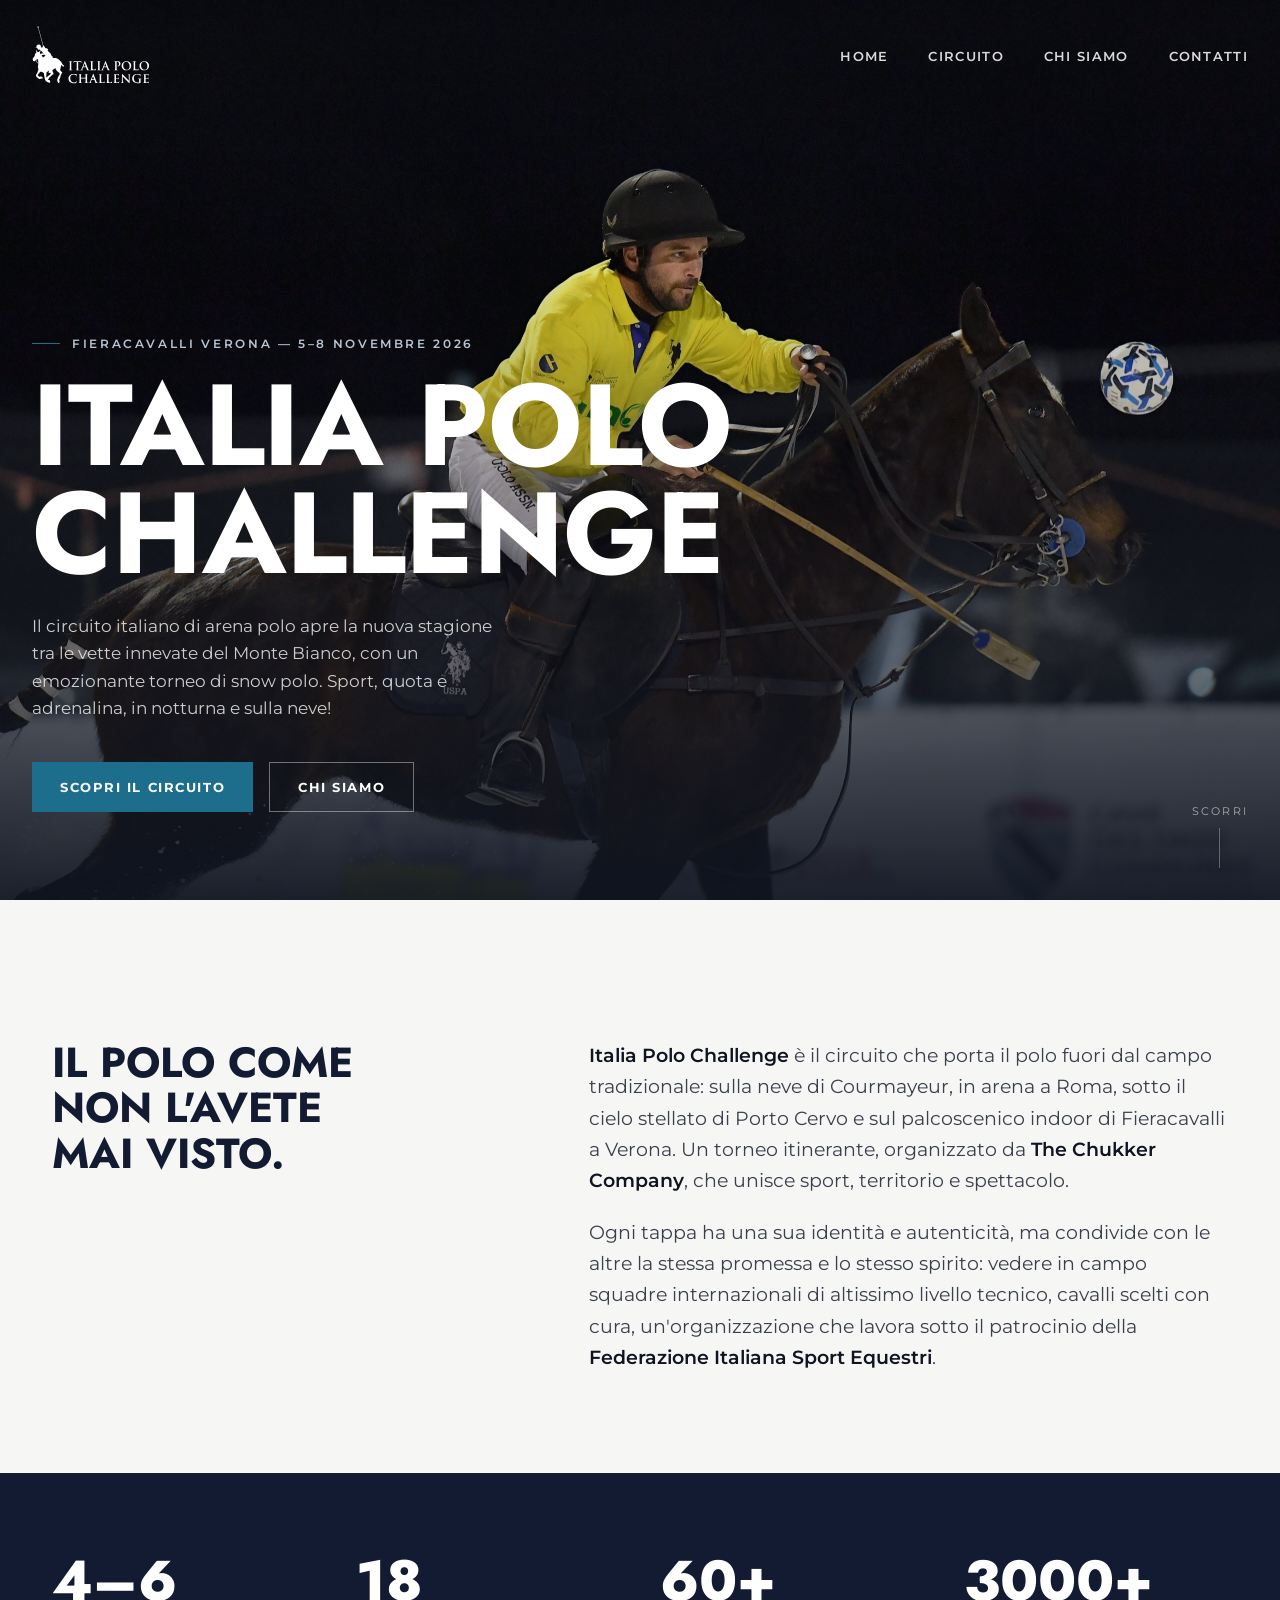
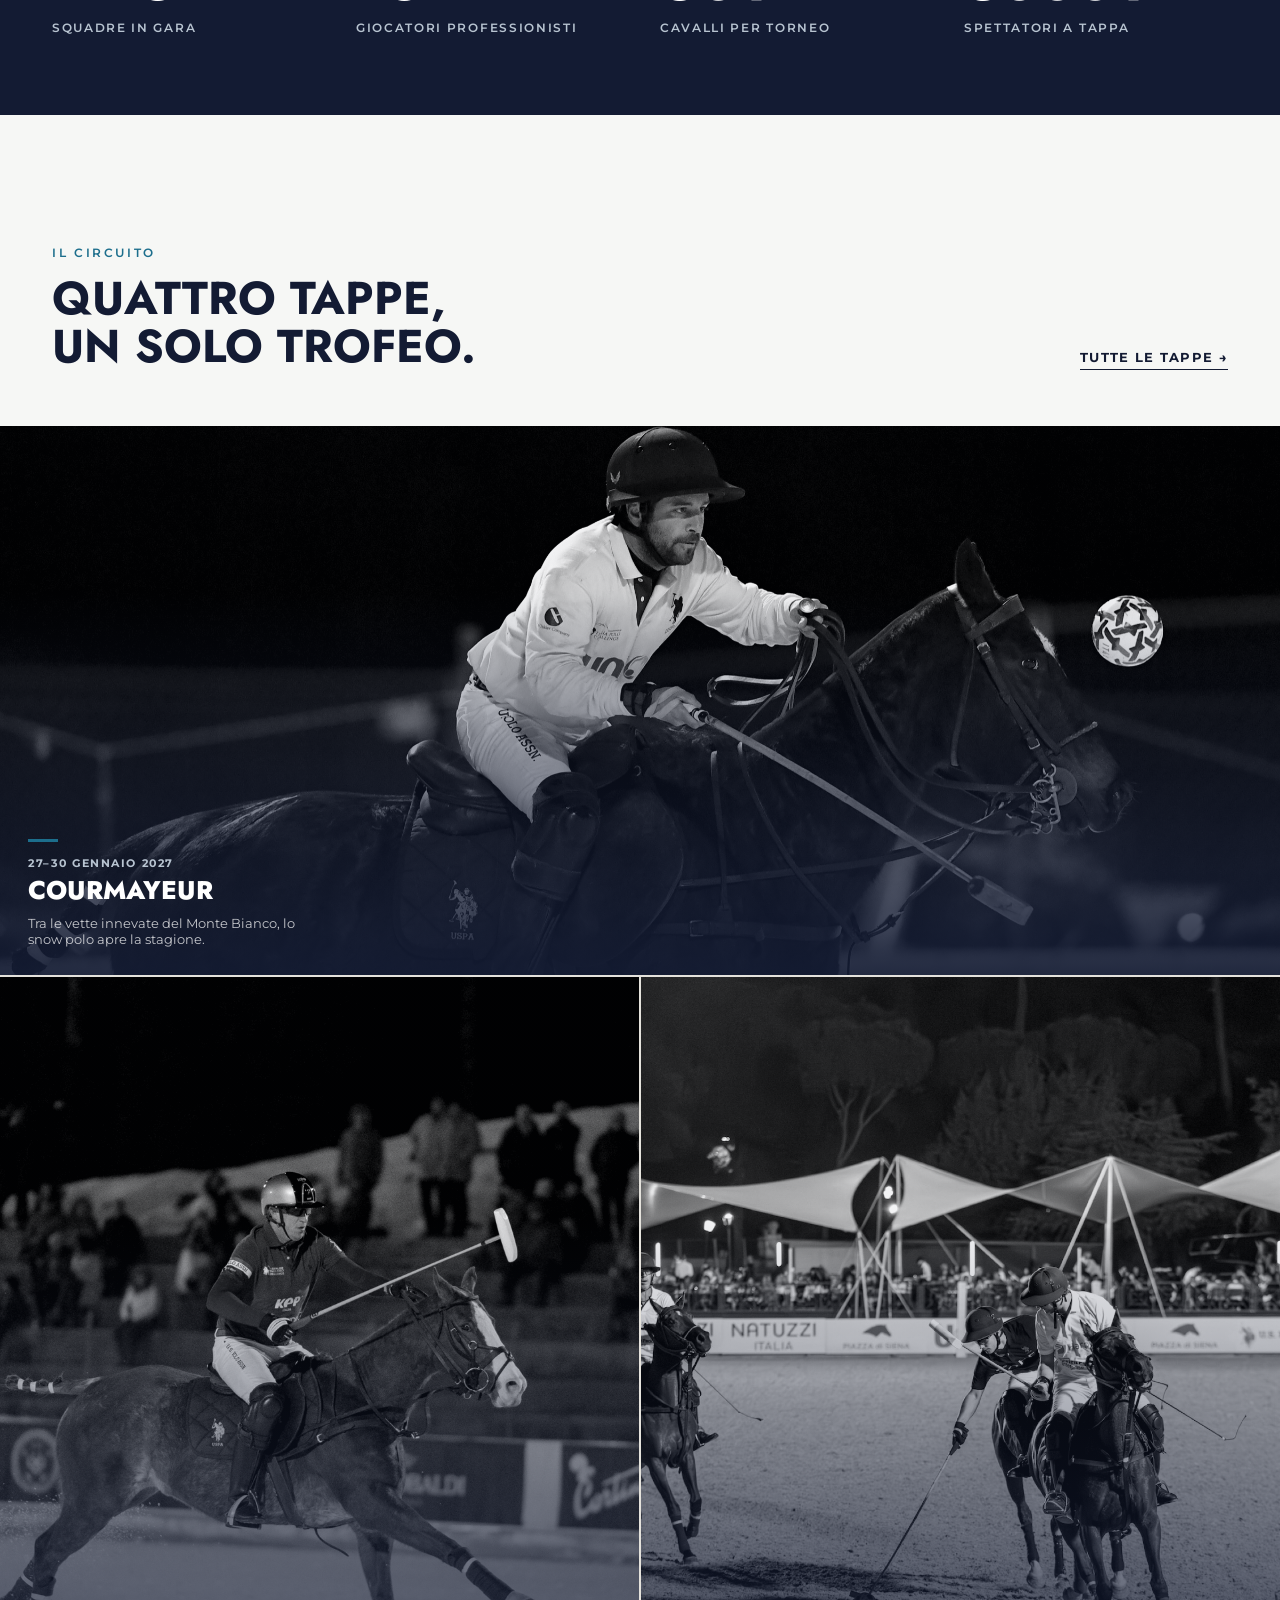
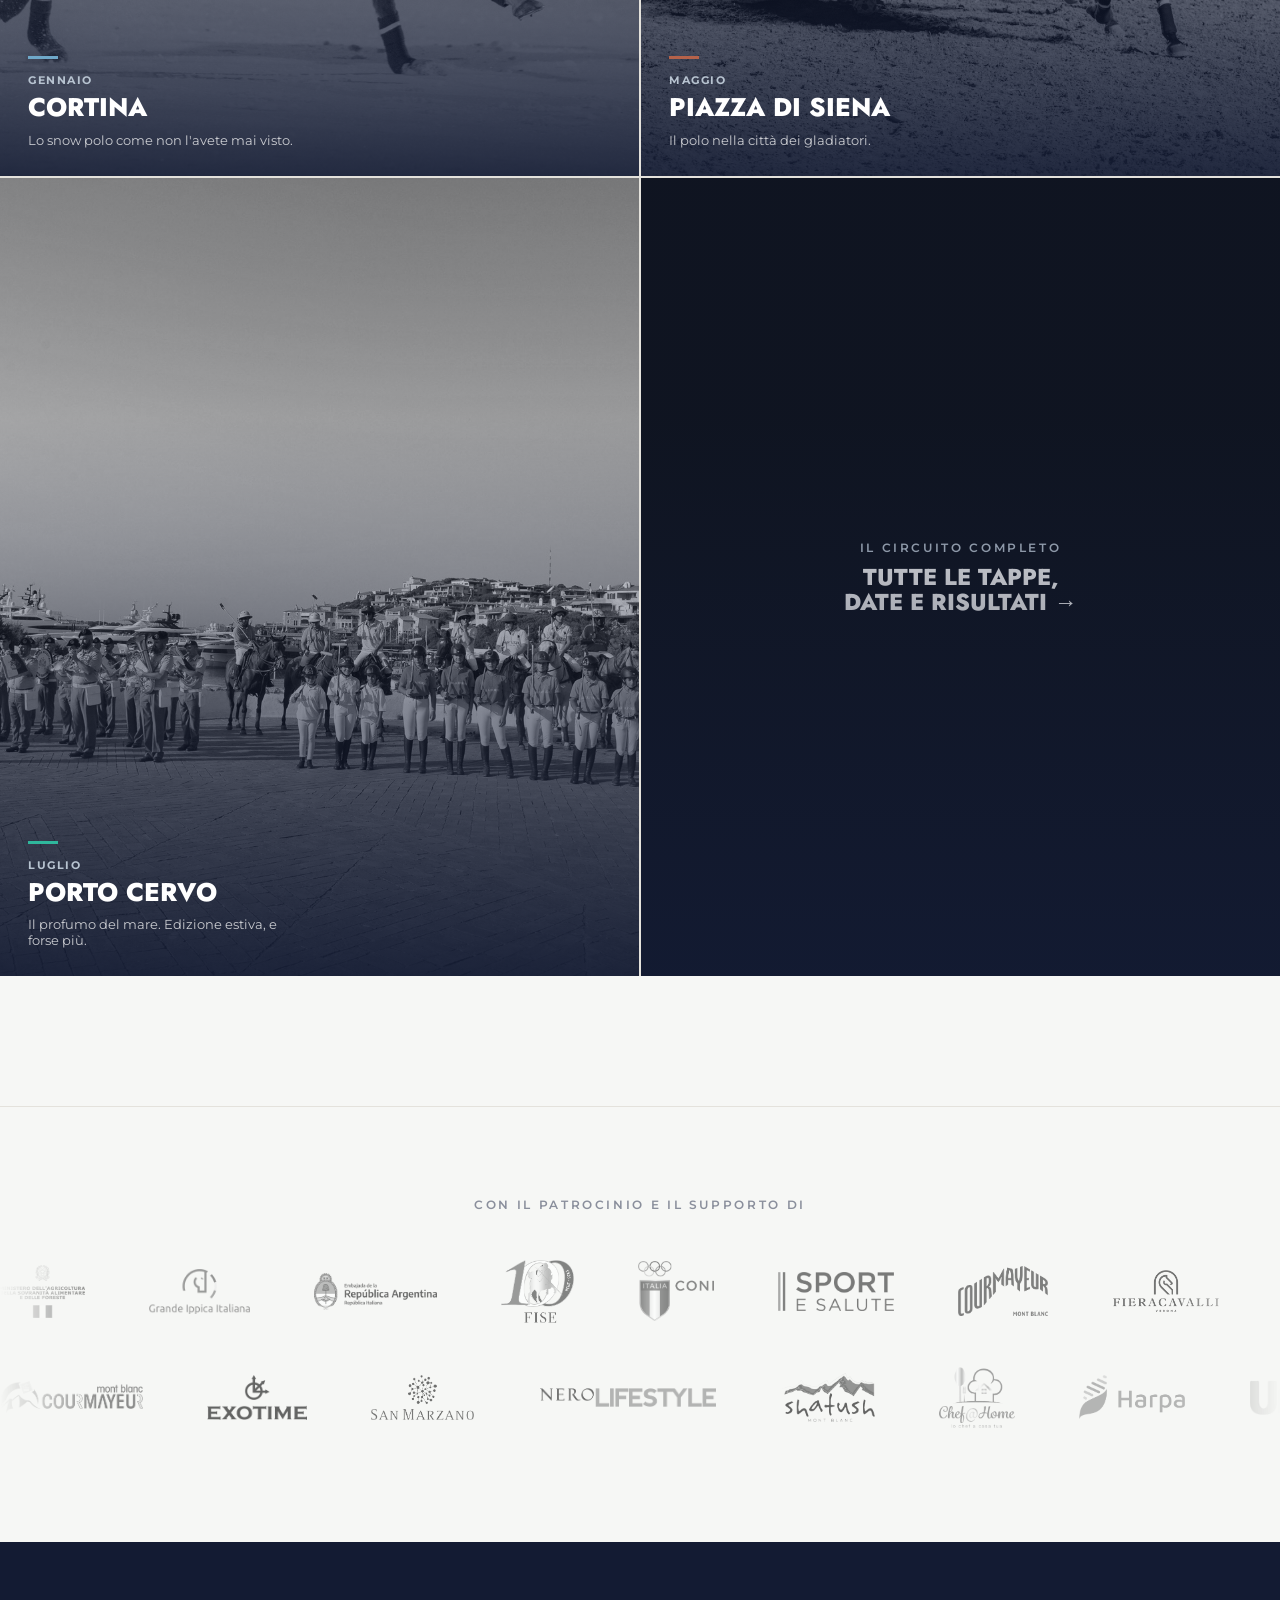
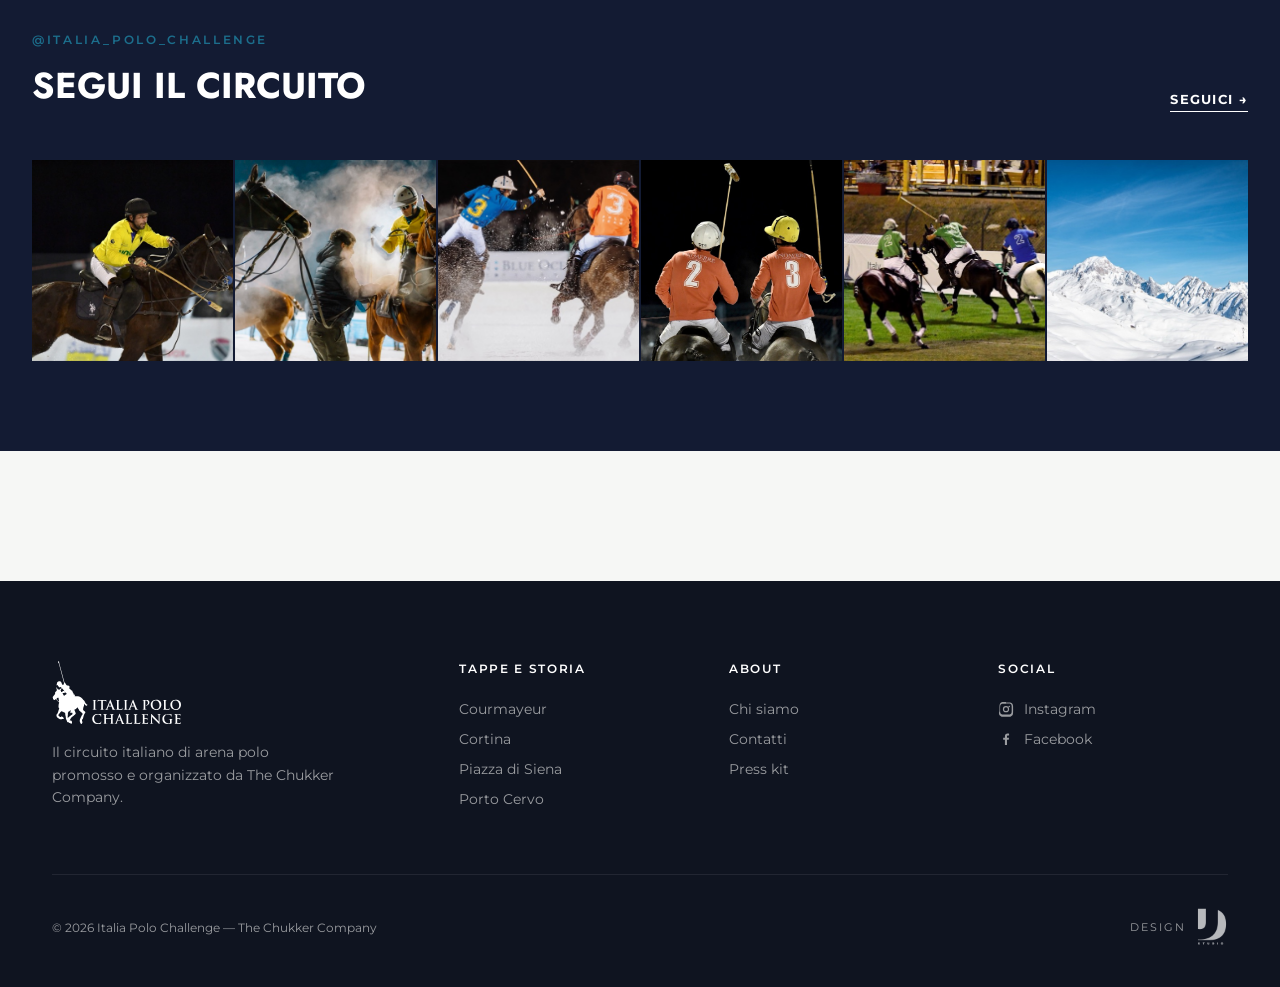
==== commit cdddfad6: "Hero: prossima tappa Fieracavalli Verona 5–8 novembre 2026 Co-Authored-By: Claude Opus 5.5 <noreply@" ====
--- a/index.html
+++ b/index.html
@@ -169,6 +169,9 @@
   .next-place { margin-top: 8px; font-size: 12px; font-weight: 600; letter-spacing: 0.14em; text-transform: uppercase; color: #6b7080; }
   .next-copy p.next-text { margin-top: 28px; max-width: 44ch; font-size: 16px; line-height: 1.7; color: #3a3f4d; }
   .next-actions { margin-top: 36px; display: flex; gap: 14px; flex-wrap: wrap; }
+  .next-partners { margin-top: 96px; padding-top: 56px; border-top: 1px solid #e4e2dc; }
+  .next-partners .eyebrow { display: block; text-align: center; color: #8a8f9c; margin-bottom: 40px; }
+  .marquee--color .marquee-track img { filter: none; }
   .btn-dark-outline { border: 1px solid rgba(19,27,51,0.35); color: var(--navy); }
   .btn-dark-outline:hover { border-color: var(--navy); transform: translateY(-2px); }
 
@@ -313,6 +316,7 @@
 
   @media (max-width: 900px) {
     .next { padding: 72px 0; }
+    .next-partners { margin-top: 64px; padding-top: 40px; }
     .next-grid { grid-template-columns: 1fr; gap: 40px; }
     .manifesto-grid { grid-template-columns: 1fr; gap: 32px; }
     .stats-grid { grid-template-columns: repeat(2, 1fr); row-gap: 40px; }
@@ -360,7 +364,7 @@
     </video>
   </div>
   <div class="hero-content">
-    <div class="hero-eyebrow eyebrow">Courmayeur — 27&ndash;30 Gennaio 2027</div>
+    <div class="hero-eyebrow eyebrow">Fieracavalli Verona — 5&ndash;8 Novembre 2026</div>
     <h1>Italia Polo<br>Challenge</h1>
     <p class="hero-sub">Il circuito italiano di arena polo apre la nuova stagione tra le vette innevate del Monte Bianco, con un emozionante torneo di snow polo. Sport, quota e adrenalina, in notturna e sulla neve!</p>
     <div class="hero-actions">
@@ -375,7 +379,7 @@
 <section class="next" id="prossima-tappa" data-start="2026-11-05" data-end="2026-11-08">
   <div class="container next-grid">
     <div class="next-visual" data-anim="img">
-      <img src="assets/foto/fieracavalli/ipc-fieracavalli-2026.jpg" alt="Italia Polo Challenge a Fieracavalli Verona" width="1584" height="1096" loading="lazy">
+      <img src="assets/foto/fieracavalli/ipc-fieracavalli-2026.jpg?v=2" alt="Italia Polo Challenge a Fieracavalli Verona" width="1584" height="1096" loading="lazy">
     </div>
     <div class="next-copy">
       <div class="eyebrow" data-anim>Prossima tappa <span class="next-status"></span></div>
@@ -390,6 +394,10 @@
       </div>
     </div>
   </div>
+  <div class="container next-partners">
+    <span class="eyebrow">Partner della tappa</span>
+  </div>
+  <div class="marquee marquee--color"><div class="marquee-track"><img src="assets/sponsor/loop/courmayeur.png" alt="Courmayeur Mont Blanc" width="100" height="56"><img src="assets/sponsor/loop/fieracavalli.png" alt="Fieracavalli Verona" width="119" height="47"><img src="assets/sponsor/loop/duca-di-montaperti.png" alt="Duca di Montaperti" width="57" height="68"><img src="assets/sponsor/loop/cva.png" alt="CVA" width="136" height="41"><img src="assets/sponsor/loop/schafhof.png" alt="Schafhof Equipe" width="69" height="68"><img src="assets/sponsor/loop/baldi.png" alt="Baldi Home Jewels" width="125" height="45"><img src="assets/sponsor/loop/parlanti.png" alt="Parlanti" width="180" height="25"><img src="assets/sponsor/loop/harpa.png" alt="Harpa Italia" width="116" height="48"><img src="assets/sponsor/loop/cave-onze-communes.png" alt="Cave des Onze Communes" width="118" height="48"><img src="assets/sponsor/loop/falconeri.png" alt="Falconeri" width="180" height="24"><img src="assets/sponsor/loop/courmayeur.png" alt="Courmayeur Mont Blanc" width="100" height="56"><img src="assets/sponsor/loop/fieracavalli.png" alt="Fieracavalli Verona" width="119" height="47"><img src="assets/sponsor/loop/duca-di-montaperti.png" alt="Duca di Montaperti" width="57" height="68"><img src="assets/sponsor/loop/cva.png" alt="CVA" width="136" height="41"><img src="assets/sponsor/loop/schafhof.png" alt="Schafhof Equipe" width="69" height="68"><img src="assets/sponsor/loop/baldi.png" alt="Baldi Home Jewels" width="125" height="45"><img src="assets/sponsor/loop/parlanti.png" alt="Parlanti" width="180" height="25"><img src="assets/sponsor/loop/harpa.png" alt="Harpa Italia" width="116" height="48"><img src="assets/sponsor/loop/cave-onze-communes.png" alt="Cave des Onze Communes" width="118" height="48"><img src="assets/sponsor/loop/falconeri.png" alt="Falconeri" width="180" height="24"></div><div class="marquee-track" aria-hidden="true"><img src="assets/sponsor/loop/courmayeur.png" alt="" width="100" height="56"><img src="assets/sponsor/loop/fieracavalli.png" alt="" width="119" height="47"><img src="assets/sponsor/loop/duca-di-montaperti.png" alt="" width="57" height="68"><img src="assets/sponsor/loop/cva.png" alt="" width="136" height="41"><img src="assets/sponsor/loop/schafhof.png" alt="" width="69" height="68"><img src="assets/sponsor/loop/baldi.png" alt="" width="125" height="45"><img src="assets/sponsor/loop/parlanti.png" alt="" width="180" height="25"><img src="assets/sponsor/loop/harpa.png" alt="" width="116" height="48"><img src="assets/sponsor/loop/cave-onze-communes.png" alt="" width="118" height="48"><img src="assets/sponsor/loop/falconeri.png" alt="" width="180" height="24"><img src="assets/sponsor/loop/courmayeur.png" alt="" width="100" height="56"><img src="assets/sponsor/loop/fieracavalli.png" alt="" width="119" height="47"><img src="assets/sponsor/loop/duca-di-montaperti.png" alt="" width="57" height="68"><img src="assets/sponsor/loop/cva.png" alt="" width="136" height="41"><img src="assets/sponsor/loop/schafhof.png" alt="" width="69" height="68"><img src="assets/sponsor/loop/baldi.png" alt="" width="125" height="45"><img src="assets/sponsor/loop/parlanti.png" alt="" width="180" height="25"><img src="assets/sponsor/loop/harpa.png" alt="" width="116" height="48"><img src="assets/sponsor/loop/cave-onze-communes.png" alt="" width="118" height="48"><img src="assets/sponsor/loop/falconeri.png" alt="" width="180" height="24"></div></div>
 </section>
 <script>
   // Etichetta automatica: "Tra N giorni" prima del torneo, "In corso" durante, sezione nascosta dopo la fine
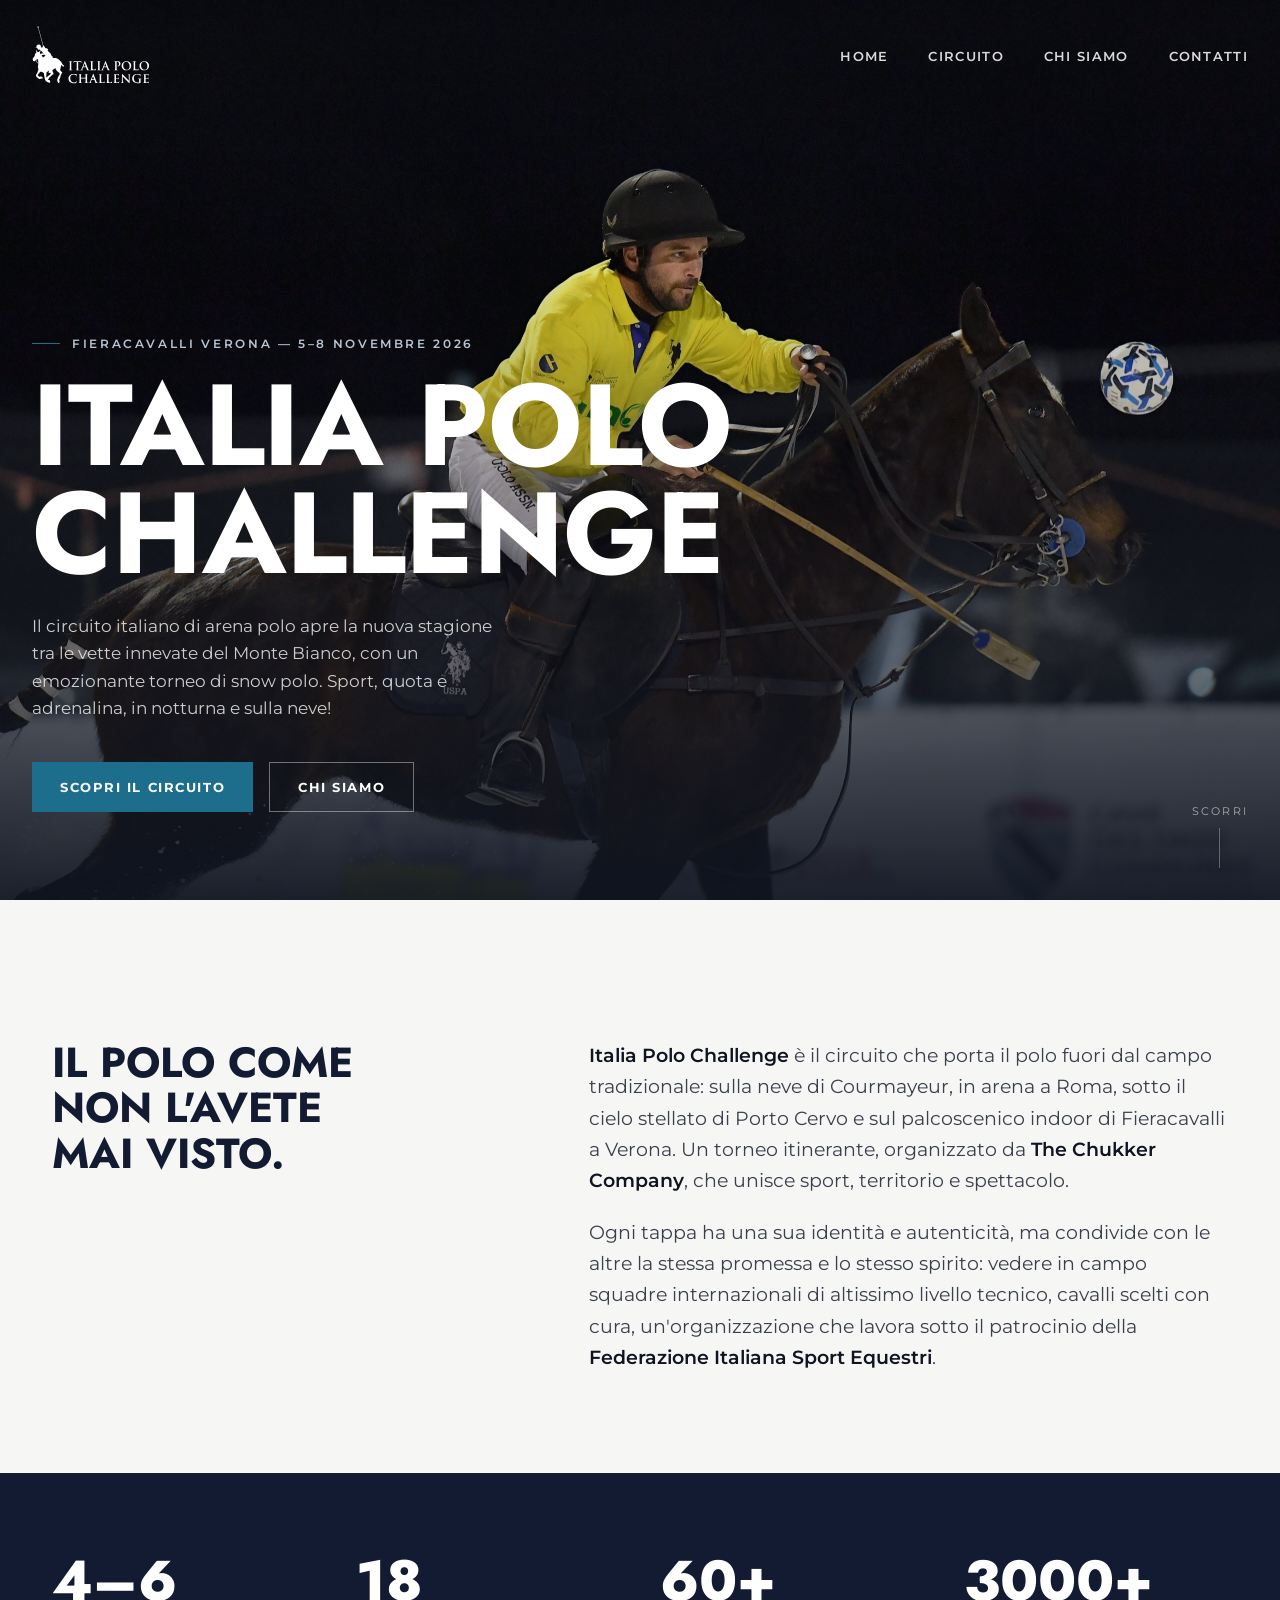
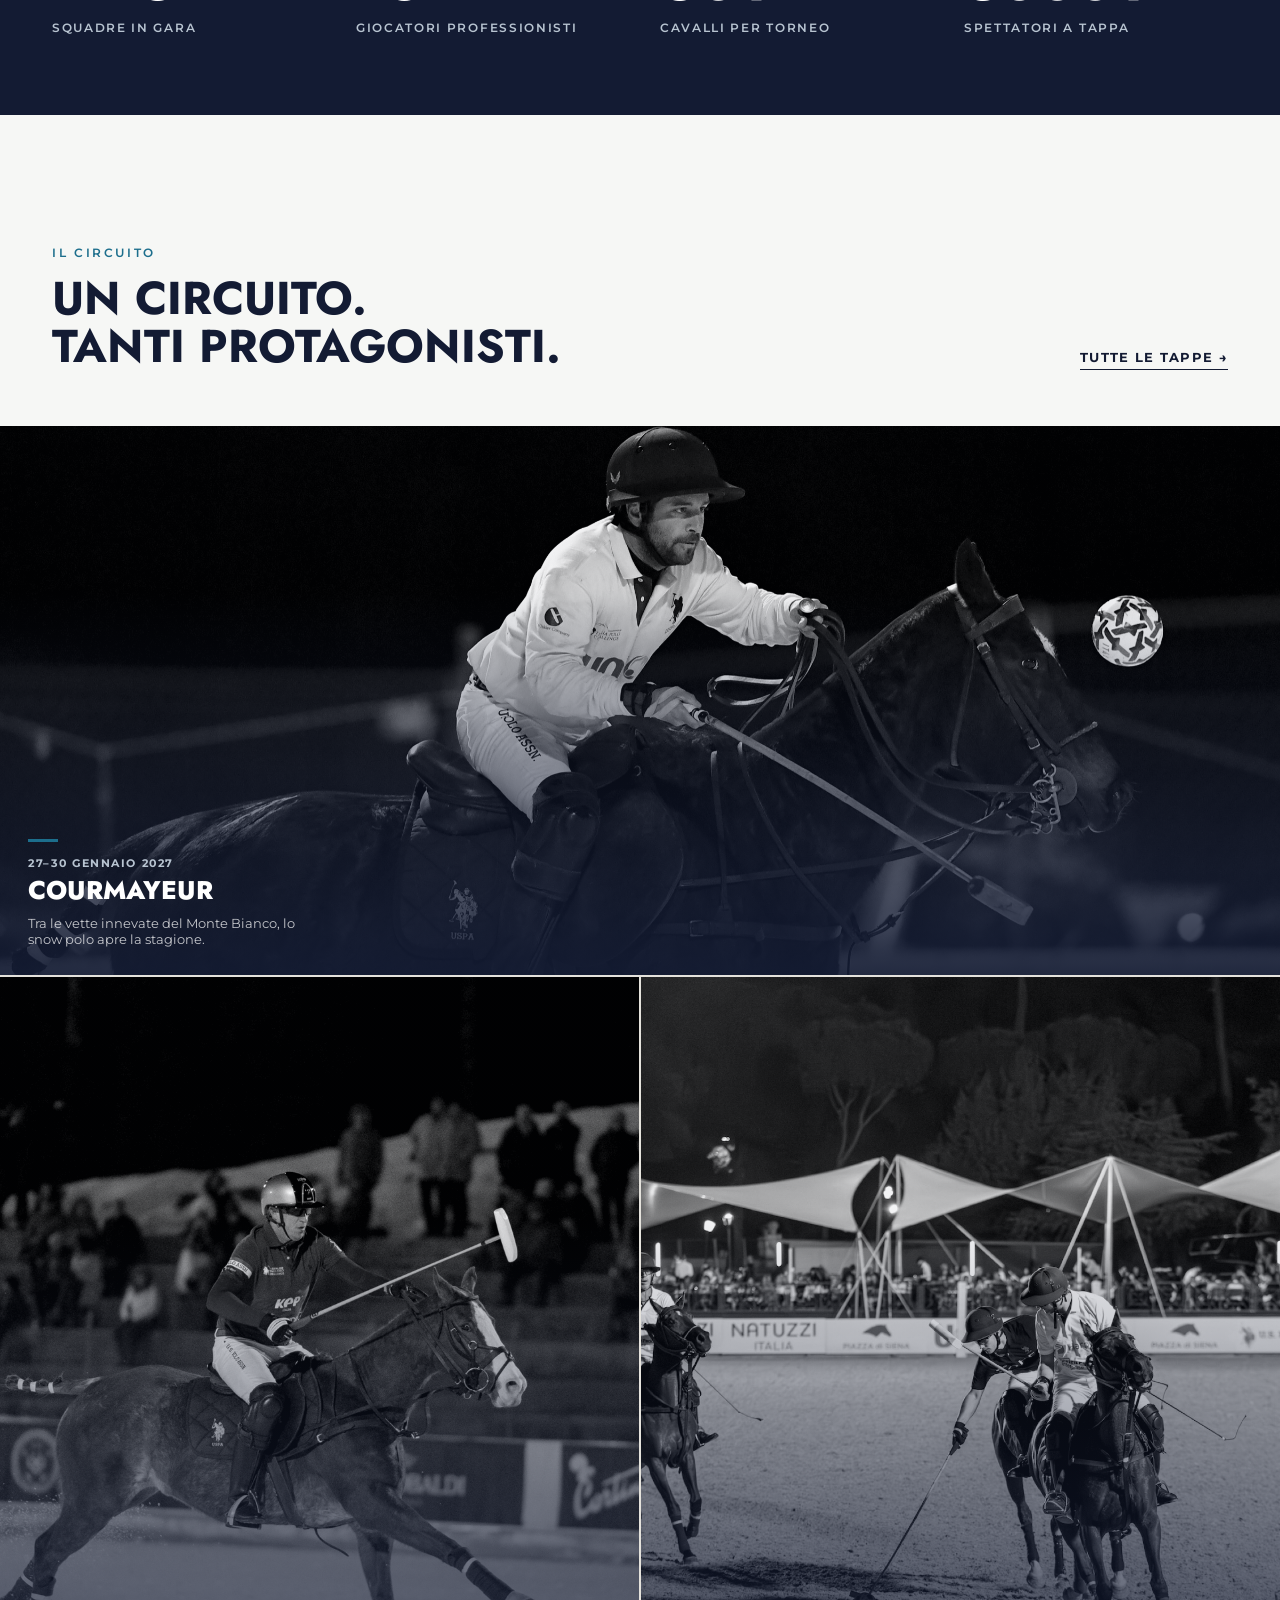
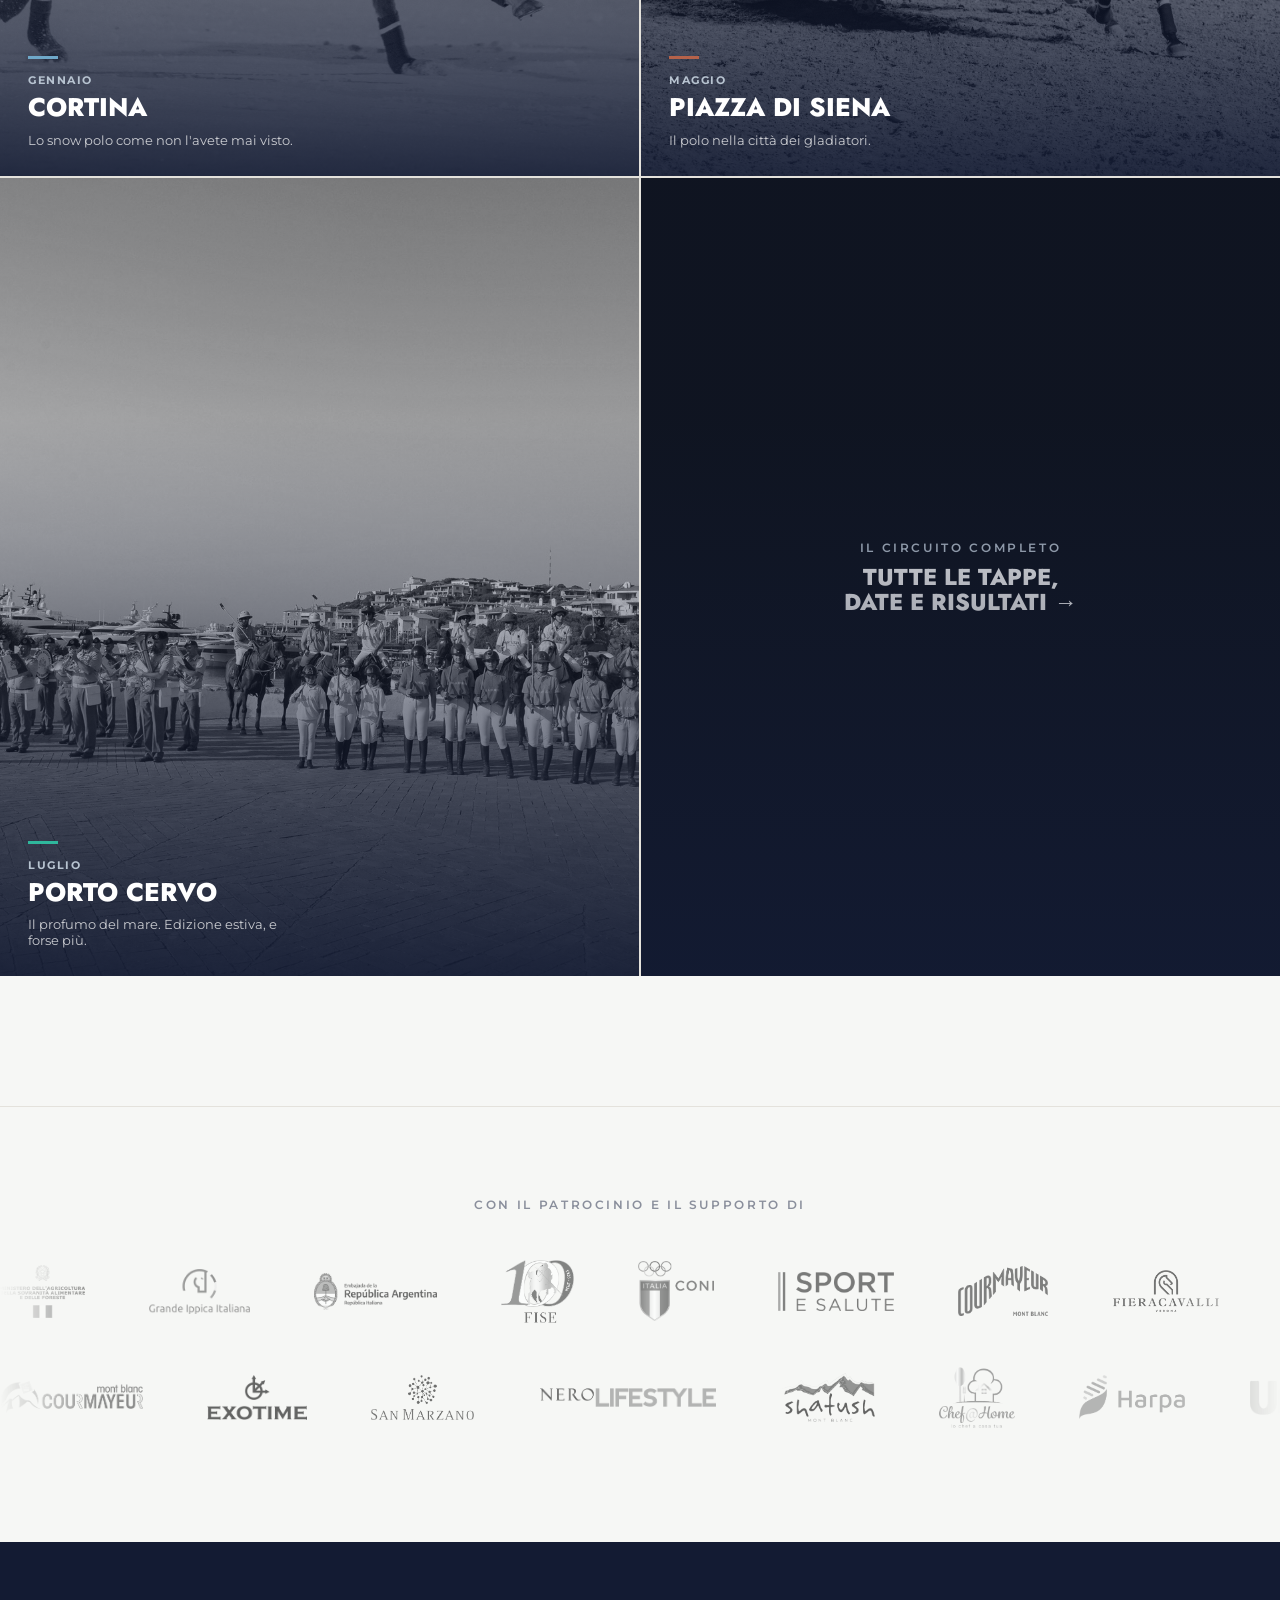
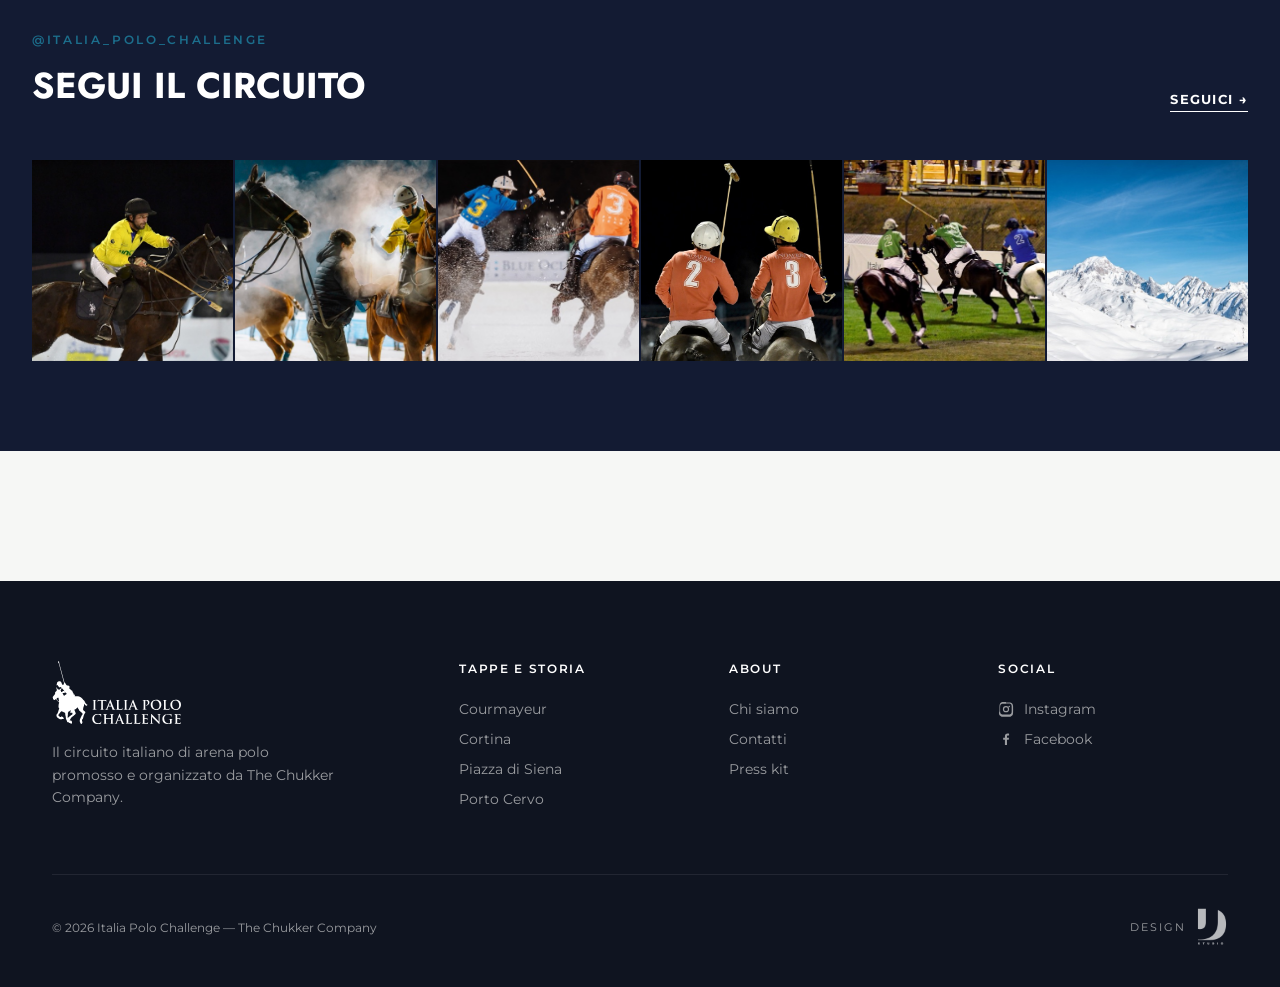
==== commit dc1ecd8e: "Home: titolo teaser tappe 'Un Circuito. Tanti protagonisti.' Co-Authored-By: Claude Opus 5.5 <norepl" ====
--- a/index.html
+++ b/index.html
@@ -387,7 +387,7 @@
       <div class="next-city" data-anim>Verona</div>
       <div class="next-dates" data-anim data-delay="1">5&ndash;8 Novembre 2026</div>
       <div class="next-place" data-anim data-delay="1">Fieracavalli Verona &mdash; Viale del Lavoro, 37135</div>
-      <p class="next-text" data-anim data-delay="2">L'arena polo dell'Italia Polo Challenge arriva sul palcoscenico indoor di Fieracavalli: quattro giorni di match, cavalli e spettacolo nel cuore di Veronafiere.</p>
+      <p class="next-text" data-anim data-delay="2">L'Italia Polo Challenge giunge sul palcoscenico indoor di Fieracavalli: tre giorni di match, cavalli, glamour e spettacolo nel cuore di Veronafiere.</p>
       <div class="next-actions" data-anim data-delay="3">
         <a href="contatti.html" class="btn btn-primary">Info e hospitality</a>
         <a href="https://www.fieracavalli.it/" class="btn btn-dark-outline" target="_blank" rel="noopener">Sito Fieracavalli</a>
@@ -449,7 +449,7 @@
     <div class="section-head">
       <div>
         <span class="eyebrow">Il circuito</span>
-        <h2 data-anim>Quattro tappe,<br>un solo trofeo.</h2>
+        <h2 data-anim>Un Circuito.<br>Tanti protagonisti.</h2>
       </div>
       <a href="circuito.html" class="link-more">Tutte le tappe →</a>
     </div>
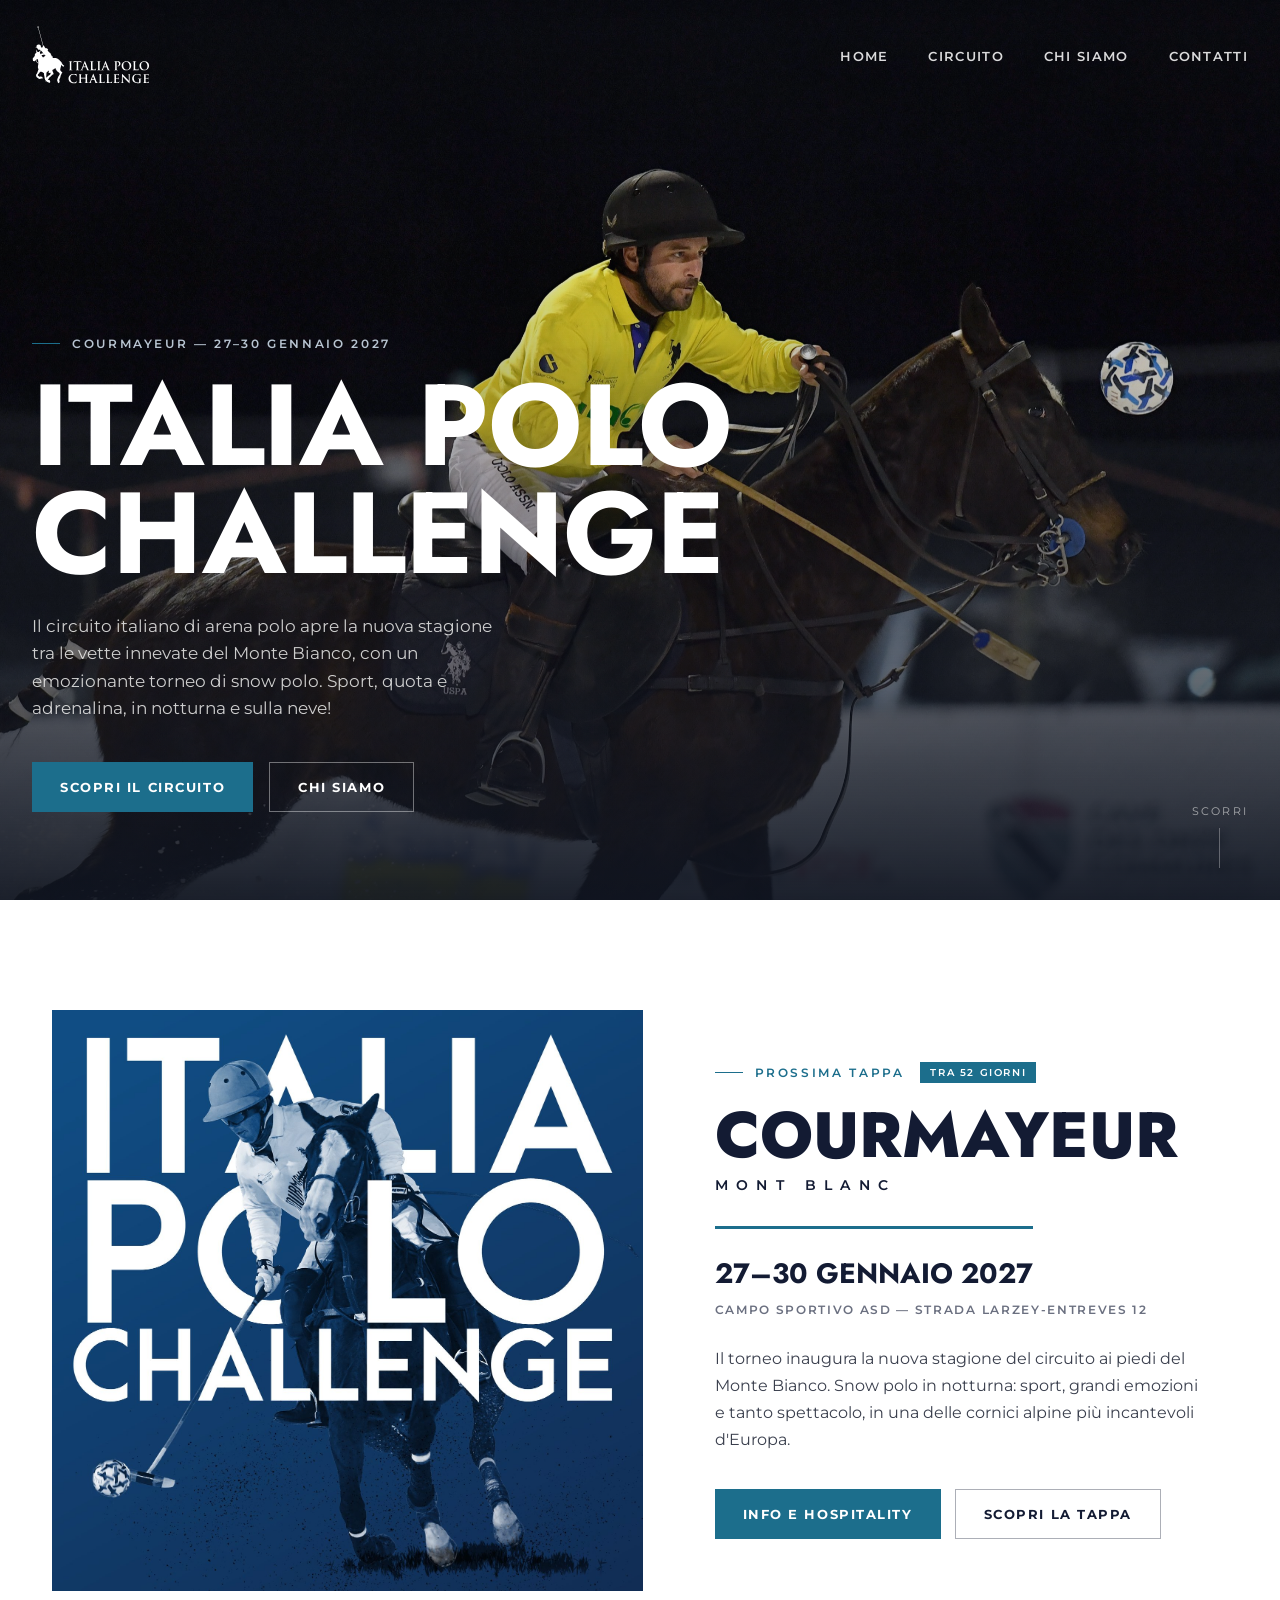
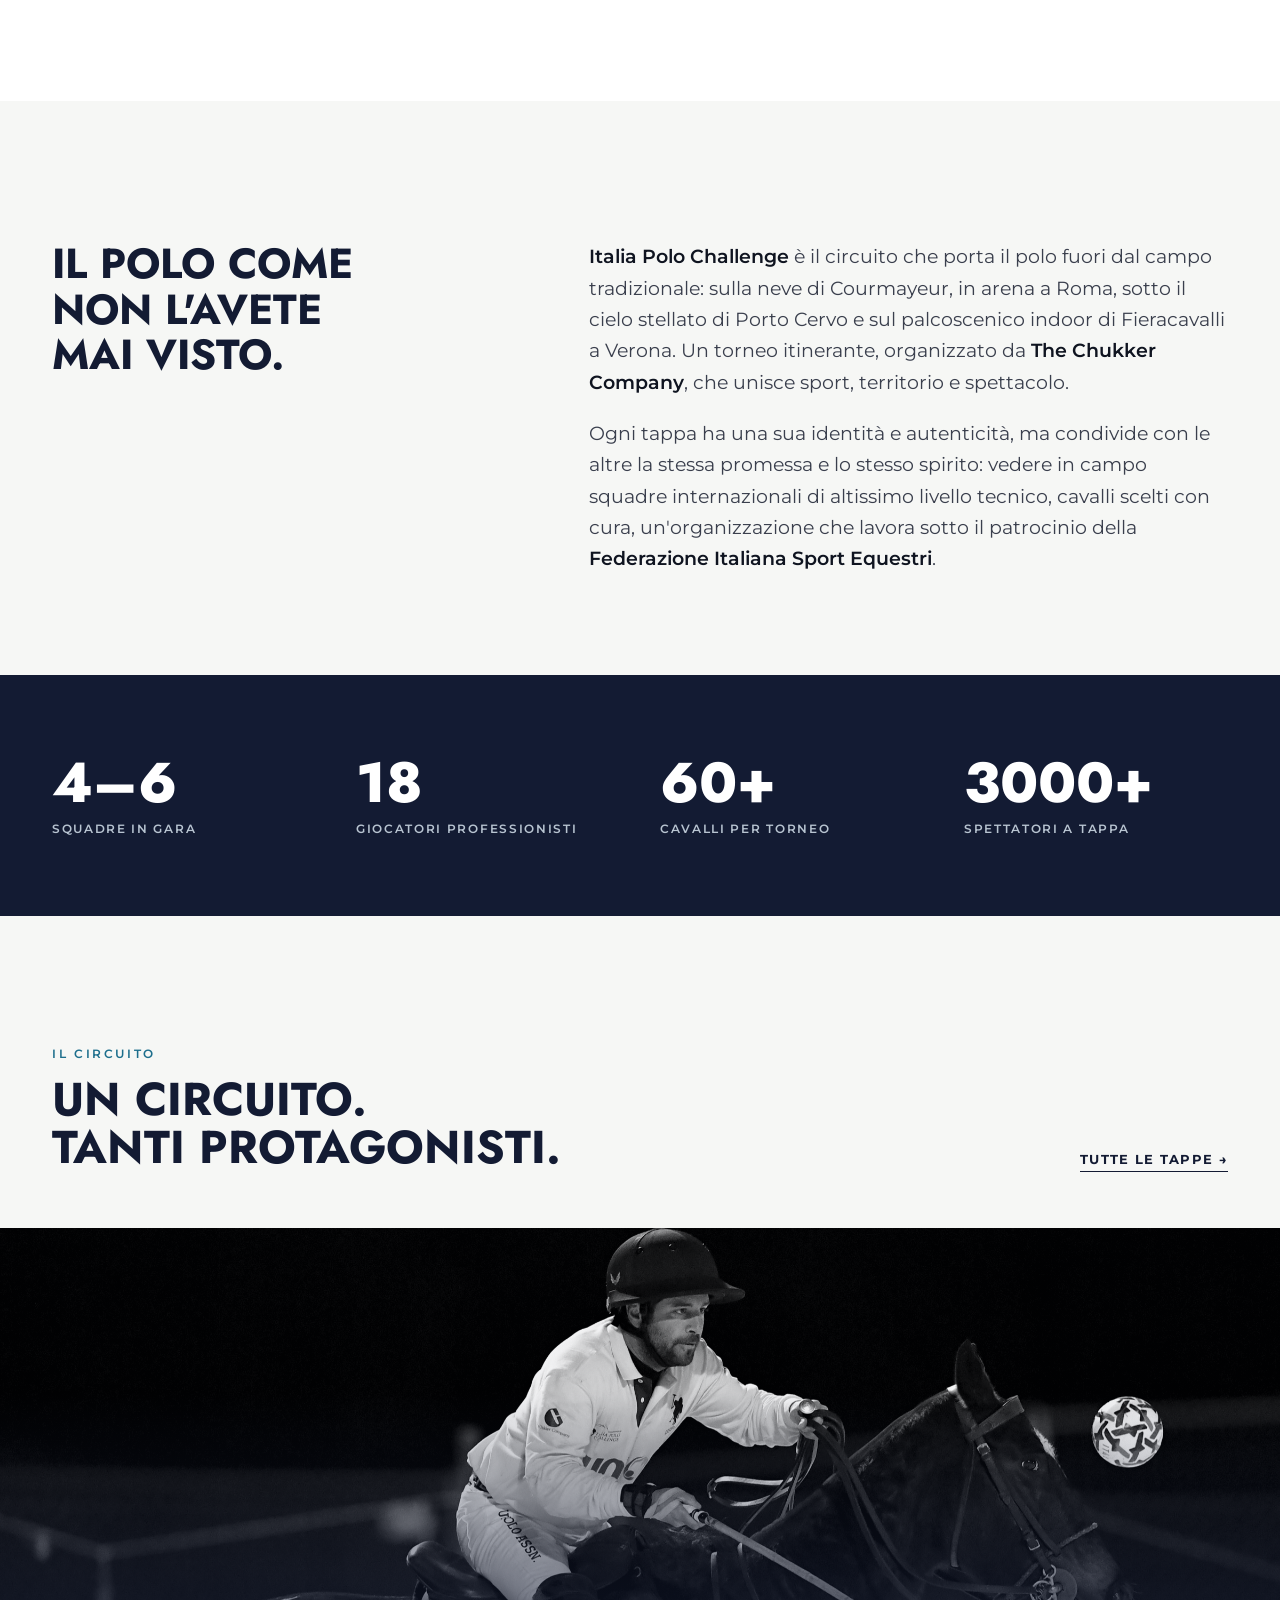
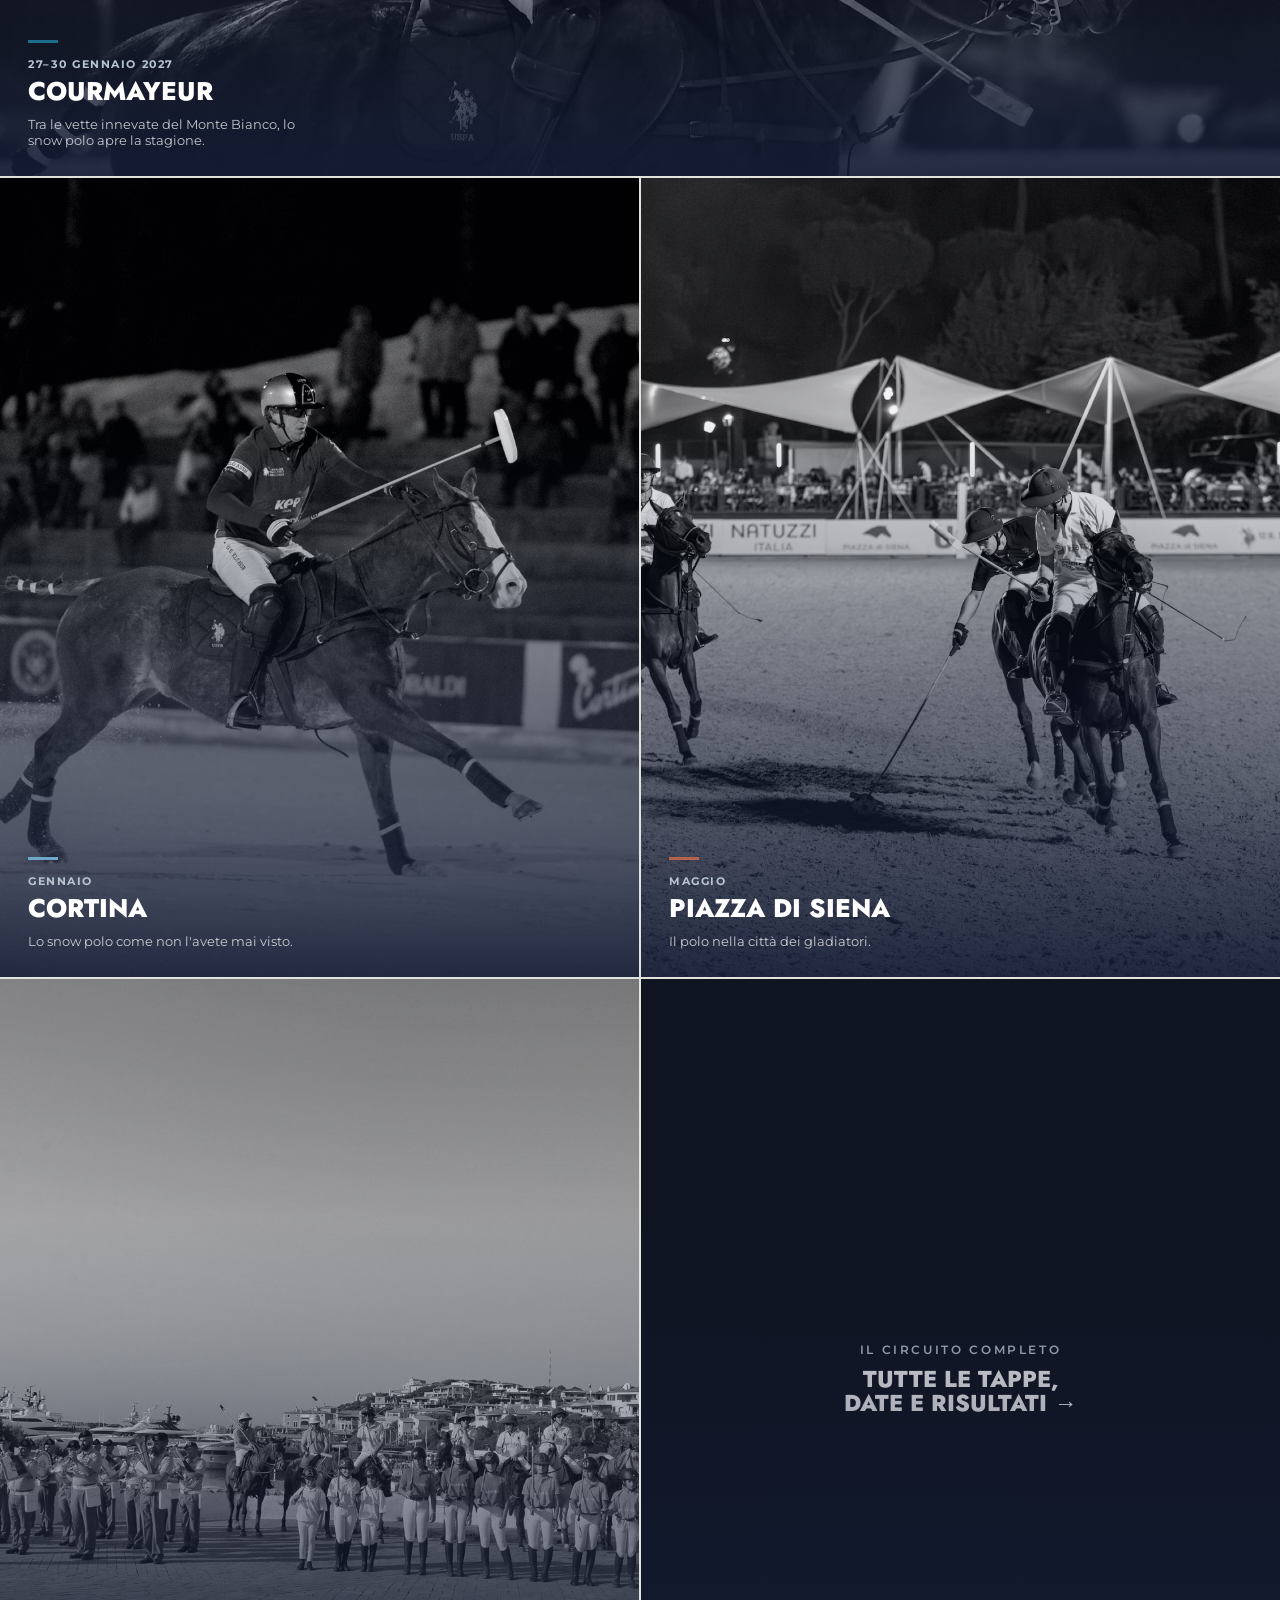
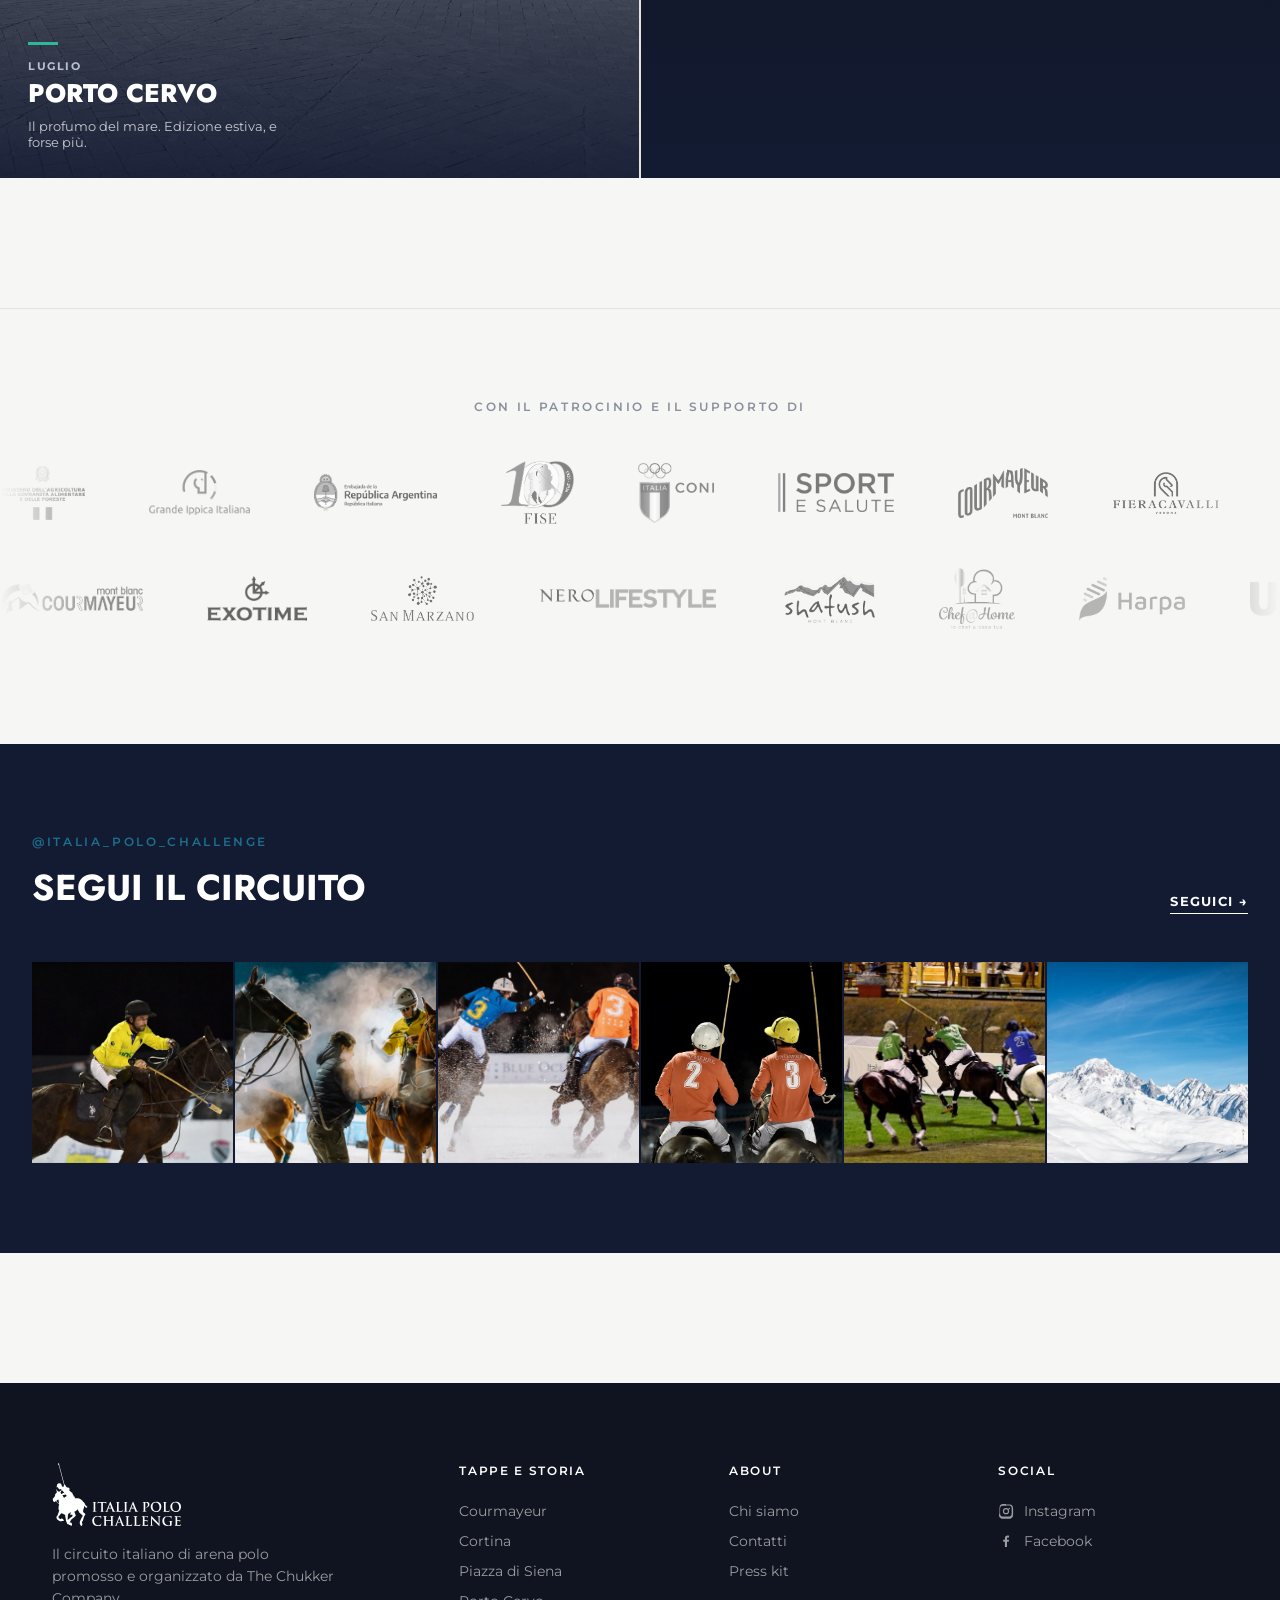
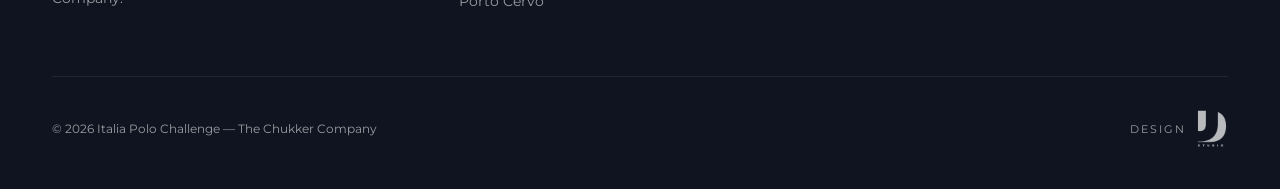
==== commit 1b6ec6ec: "Home: prossima tappa Courmayeur 27-30 gennaio 2027 (grafica nuova), hero aggiornato Co-Authored-By: " ====
--- a/index.html
+++ b/index.html
@@ -364,7 +364,7 @@
     </video>
   </div>
   <div class="hero-content">
-    <div class="hero-eyebrow eyebrow">Fieracavalli Verona — 5&ndash;8 Novembre 2026</div>
+    <div class="hero-eyebrow eyebrow">Courmayeur — 27&ndash;30 Gennaio 2027</div>
     <h1>Italia Polo<br>Challenge</h1>
     <p class="hero-sub">Il circuito italiano di arena polo apre la nuova stagione tra le vette innevate del Monte Bianco, con un emozionante torneo di snow polo. Sport, quota e adrenalina, in notturna e sulla neve!</p>
     <div class="hero-actions">
@@ -376,28 +376,24 @@
 </section>
 
 <!-- PROSSIMA TAPPA — da aggiornare a ogni torneo: immagine, testi, date (anche data-start/data-end) e --accent -->
-<section class="next" id="prossima-tappa" data-start="2026-11-05" data-end="2026-11-08">
+<section class="next" id="prossima-tappa" data-start="2027-01-27" data-end="2027-01-30" style="--accent:#1C6E8C">
   <div class="container next-grid">
     <div class="next-visual" data-anim="img">
-      <img src="assets/foto/fieracavalli/ipc-fieracavalli-2026.jpg?v=2" alt="Italia Polo Challenge a Fieracavalli Verona" width="1584" height="1096" loading="lazy">
+      <img src="assets/foto/courmayeur/ipc-courmayeur-2027.jpg?v=1" alt="Italia Polo Challenge Courmayeur 2027" width="1600" height="1575" loading="lazy">
     </div>
     <div class="next-copy">
       <div class="eyebrow" data-anim>Prossima tappa <span class="next-status"></span></div>
-      <h2 data-anim>Fieracavalli</h2>
-      <div class="next-city" data-anim>Verona</div>
-      <div class="next-dates" data-anim data-delay="1">5&ndash;8 Novembre 2026</div>
-      <div class="next-place" data-anim data-delay="1">Fieracavalli Verona &mdash; Viale del Lavoro, 37135</div>
-      <p class="next-text" data-anim data-delay="2">L'Italia Polo Challenge giunge sul palcoscenico indoor di Fieracavalli: tre giorni di match, cavalli, glamour e spettacolo nel cuore di Veronafiere.</p>
+      <h2 data-anim>Courmayeur</h2>
+      <div class="next-city" data-anim>Mont Blanc</div>
+      <div class="next-dates" data-anim data-delay="1">27&ndash;30 Gennaio 2027</div>
+      <div class="next-place" data-anim data-delay="1">Campo Sportivo ASD &mdash; Strada Larzey-Entreves 12</div>
+      <p class="next-text" data-anim data-delay="2">Il torneo inaugura la nuova stagione del circuito ai piedi del Monte Bianco. Snow polo in notturna: sport, grandi emozioni e tanto spettacolo, in una delle cornici alpine più incantevoli d'Europa.</p>
       <div class="next-actions" data-anim data-delay="3">
         <a href="contatti.html" class="btn btn-primary">Info e hospitality</a>
-        <a href="https://www.fieracavalli.it/" class="btn btn-dark-outline" target="_blank" rel="noopener">Sito Fieracavalli</a>
-      </div>
-    </div>
-  </div>
-  <div class="container next-partners">
-    <span class="eyebrow">Partner della tappa</span>
-  </div>
-  <div class="marquee marquee--color"><div class="marquee-track"><img src="assets/sponsor/loop/courmayeur.png" alt="Courmayeur Mont Blanc" width="100" height="56"><img src="assets/sponsor/loop/fieracavalli.png" alt="Fieracavalli Verona" width="119" height="47"><img src="assets/sponsor/loop/duca-di-montaperti.png" alt="Duca di Montaperti" width="57" height="68"><img src="assets/sponsor/loop/cva.png" alt="CVA" width="136" height="41"><img src="assets/sponsor/loop/schafhof.png" alt="Schafhof Equipe" width="69" height="68"><img src="assets/sponsor/loop/baldi.png" alt="Baldi Home Jewels" width="125" height="45"><img src="assets/sponsor/loop/parlanti.png" alt="Parlanti" width="180" height="25"><img src="assets/sponsor/loop/harpa.png" alt="Harpa Italia" width="116" height="48"><img src="assets/sponsor/loop/cave-onze-communes.png" alt="Cave des Onze Communes" width="118" height="48"><img src="assets/sponsor/loop/falconeri.png" alt="Falconeri" width="180" height="24"><img src="assets/sponsor/loop/courmayeur.png" alt="Courmayeur Mont Blanc" width="100" height="56"><img src="assets/sponsor/loop/fieracavalli.png" alt="Fieracavalli Verona" width="119" height="47"><img src="assets/sponsor/loop/duca-di-montaperti.png" alt="Duca di Montaperti" width="57" height="68"><img src="assets/sponsor/loop/cva.png" alt="CVA" width="136" height="41"><img src="assets/sponsor/loop/schafhof.png" alt="Schafhof Equipe" width="69" height="68"><img src="assets/sponsor/loop/baldi.png" alt="Baldi Home Jewels" width="125" height="45"><img src="assets/sponsor/loop/parlanti.png" alt="Parlanti" width="180" height="25"><img src="assets/sponsor/loop/harpa.png" alt="Harpa Italia" width="116" height="48"><img src="assets/sponsor/loop/cave-onze-communes.png" alt="Cave des Onze Communes" width="118" height="48"><img src="assets/sponsor/loop/falconeri.png" alt="Falconeri" width="180" height="24"></div><div class="marquee-track" aria-hidden="true"><img src="assets/sponsor/loop/courmayeur.png" alt="" width="100" height="56"><img src="assets/sponsor/loop/fieracavalli.png" alt="" width="119" height="47"><img src="assets/sponsor/loop/duca-di-montaperti.png" alt="" width="57" height="68"><img src="assets/sponsor/loop/cva.png" alt="" width="136" height="41"><img src="assets/sponsor/loop/schafhof.png" alt="" width="69" height="68"><img src="assets/sponsor/loop/baldi.png" alt="" width="125" height="45"><img src="assets/sponsor/loop/parlanti.png" alt="" width="180" height="25"><img src="assets/sponsor/loop/harpa.png" alt="" width="116" height="48"><img src="assets/sponsor/loop/cave-onze-communes.png" alt="" width="118" height="48"><img src="assets/sponsor/loop/falconeri.png" alt="" width="180" height="24"><img src="assets/sponsor/loop/courmayeur.png" alt="" width="100" height="56"><img src="assets/sponsor/loop/fieracavalli.png" alt="" width="119" height="47"><img src="assets/sponsor/loop/duca-di-montaperti.png" alt="" width="57" height="68"><img src="assets/sponsor/loop/cva.png" alt="" width="136" height="41"><img src="assets/sponsor/loop/schafhof.png" alt="" width="69" height="68"><img src="assets/sponsor/loop/baldi.png" alt="" width="125" height="45"><img src="assets/sponsor/loop/parlanti.png" alt="" width="180" height="25"><img src="assets/sponsor/loop/harpa.png" alt="" width="116" height="48"><img src="assets/sponsor/loop/cave-onze-communes.png" alt="" width="118" height="48"><img src="assets/sponsor/loop/falconeri.png" alt="" width="180" height="24"></div></div>
+        <a href="circuito.html#courmayeur" class="btn btn-dark-outline">Scopri la tappa</a>
+      </div>
+    </div>
+  </div>
 </section>
 <script>
   // Etichetta automatica: "Tra N giorni" prima del torneo, "In corso" durante, sezione nascosta dopo la fine
